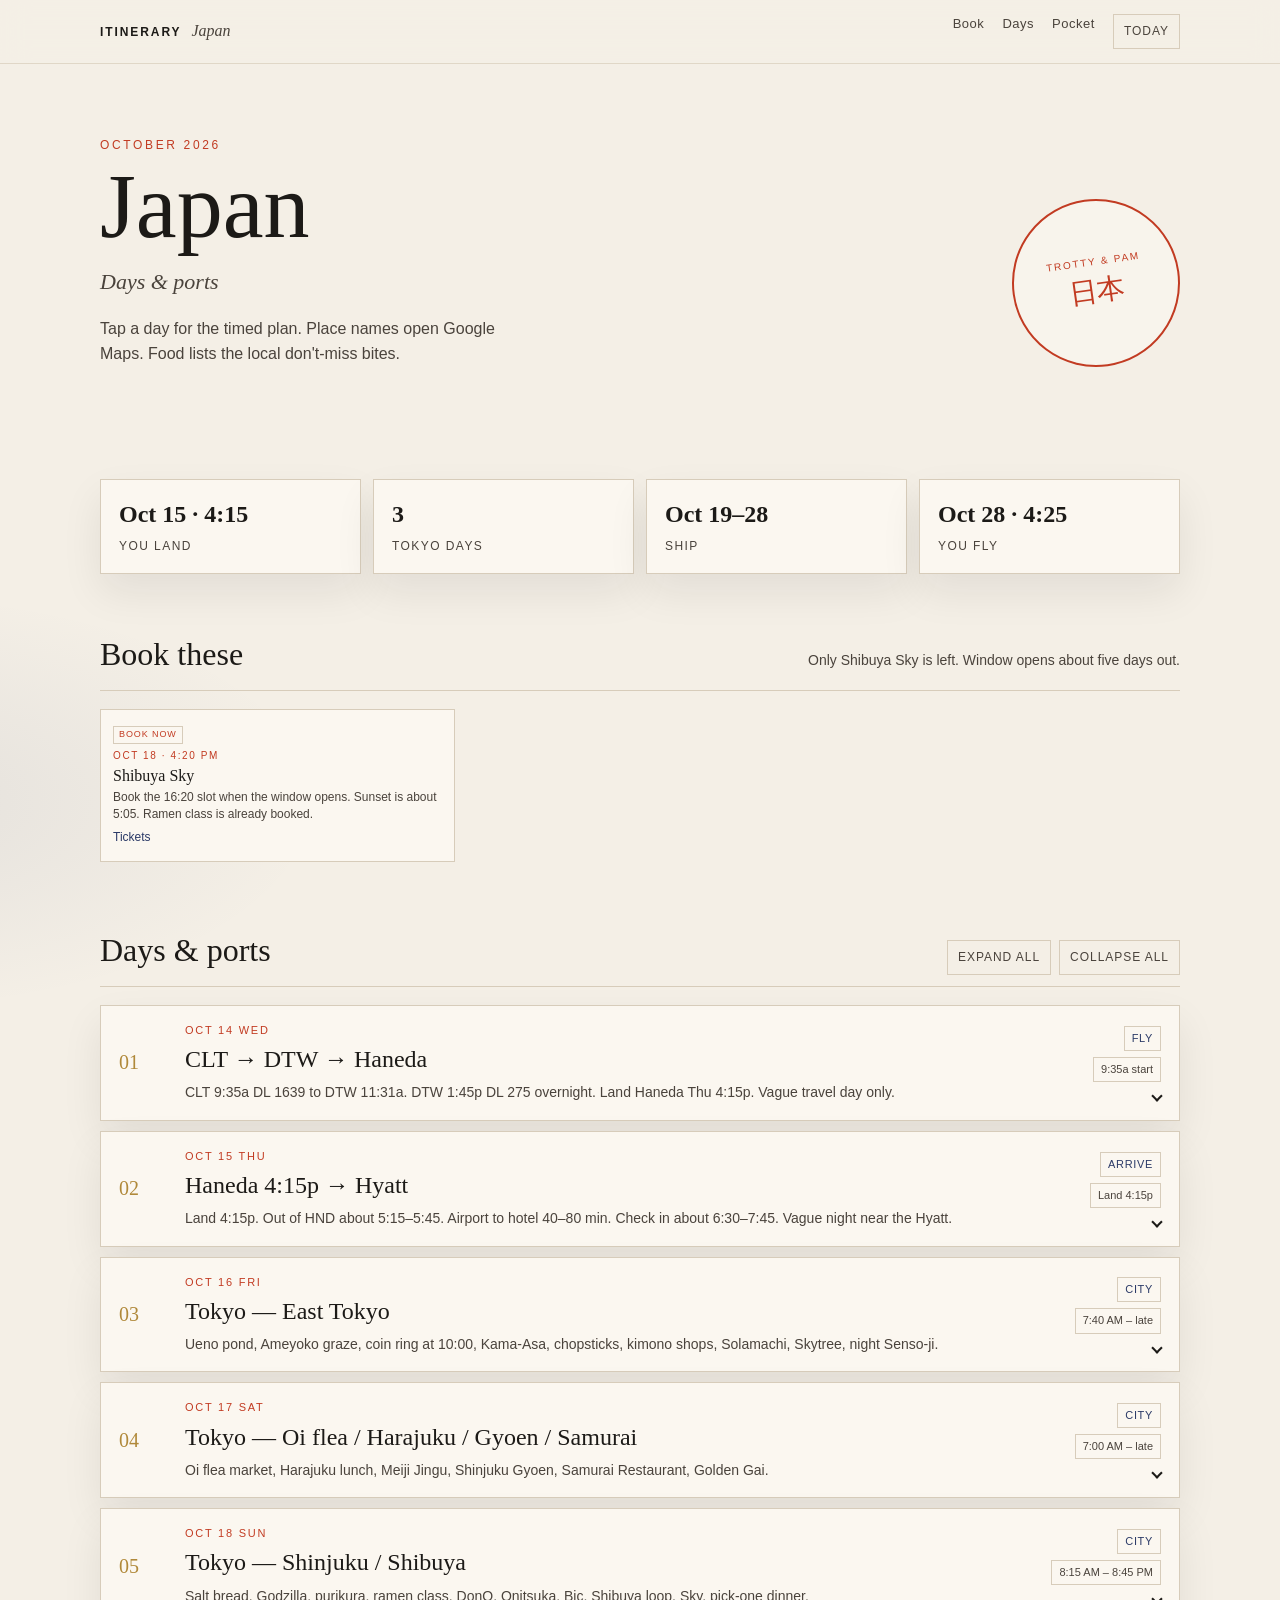
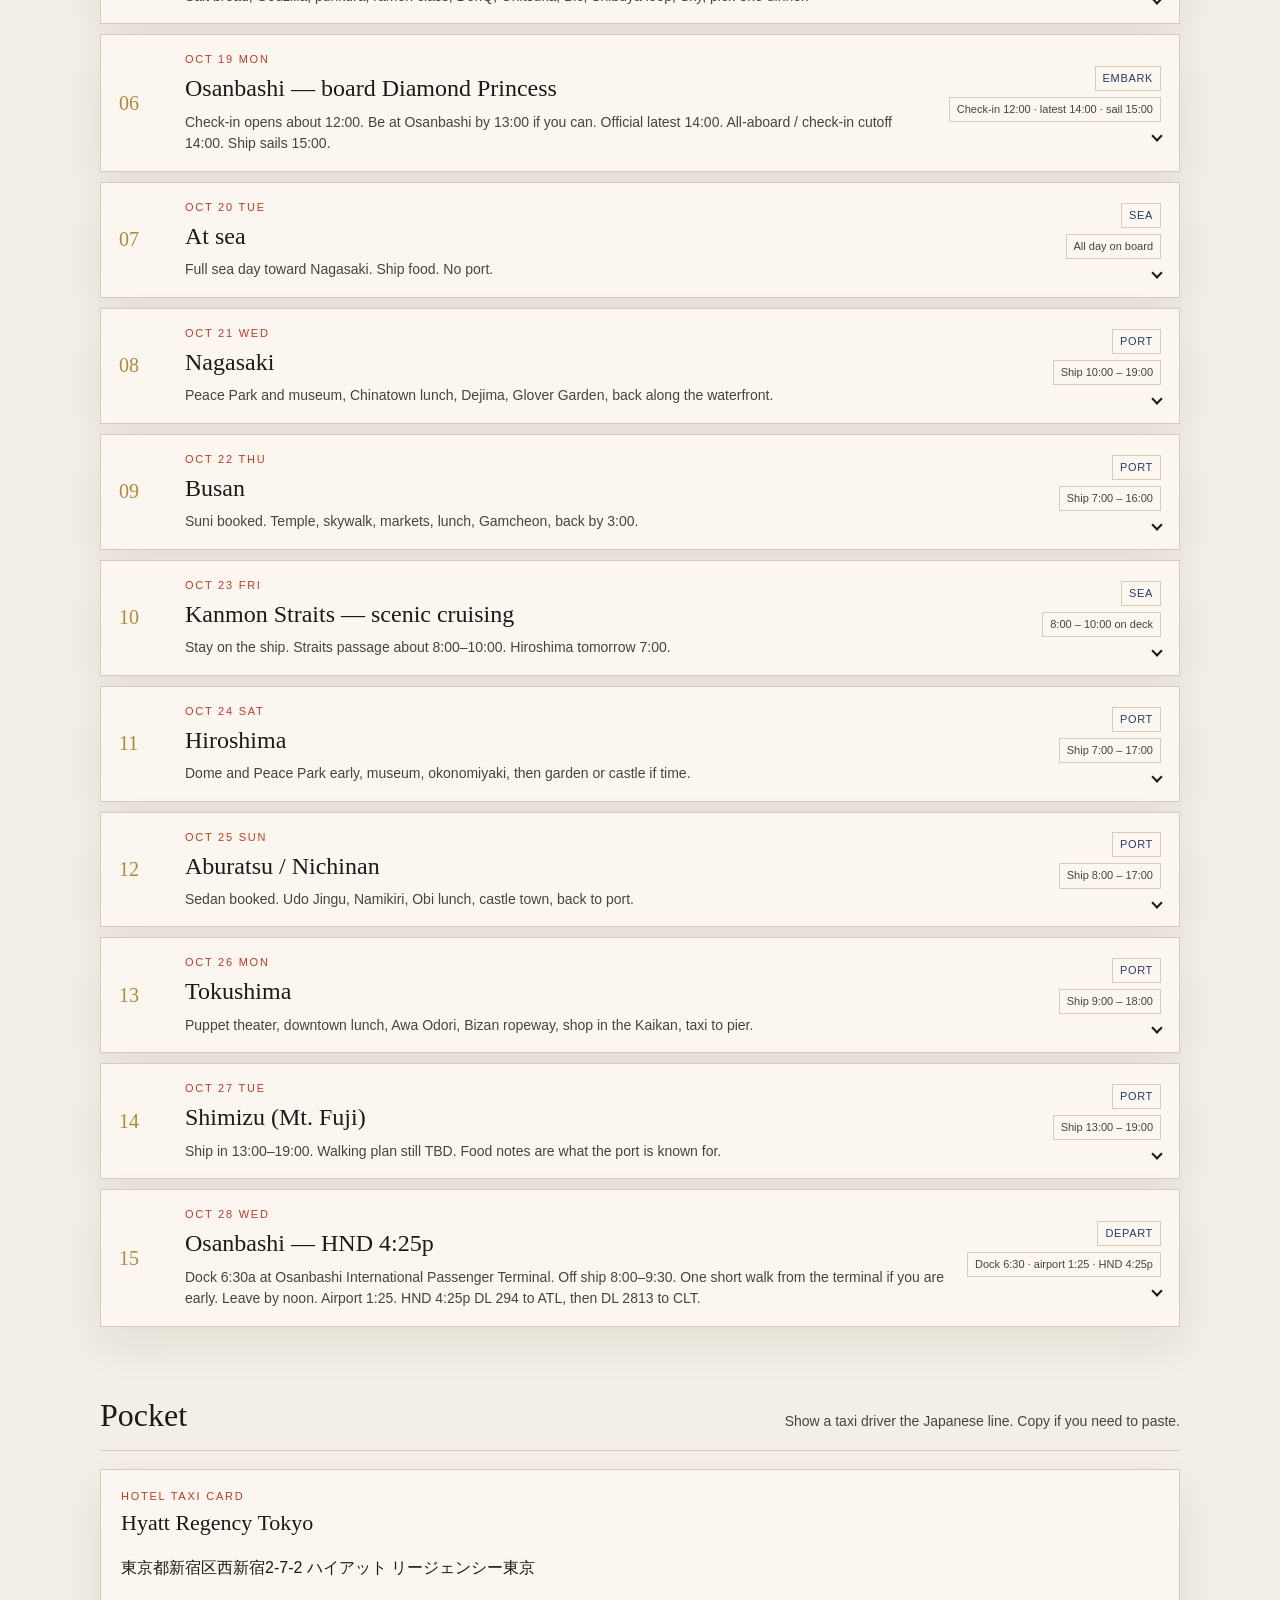
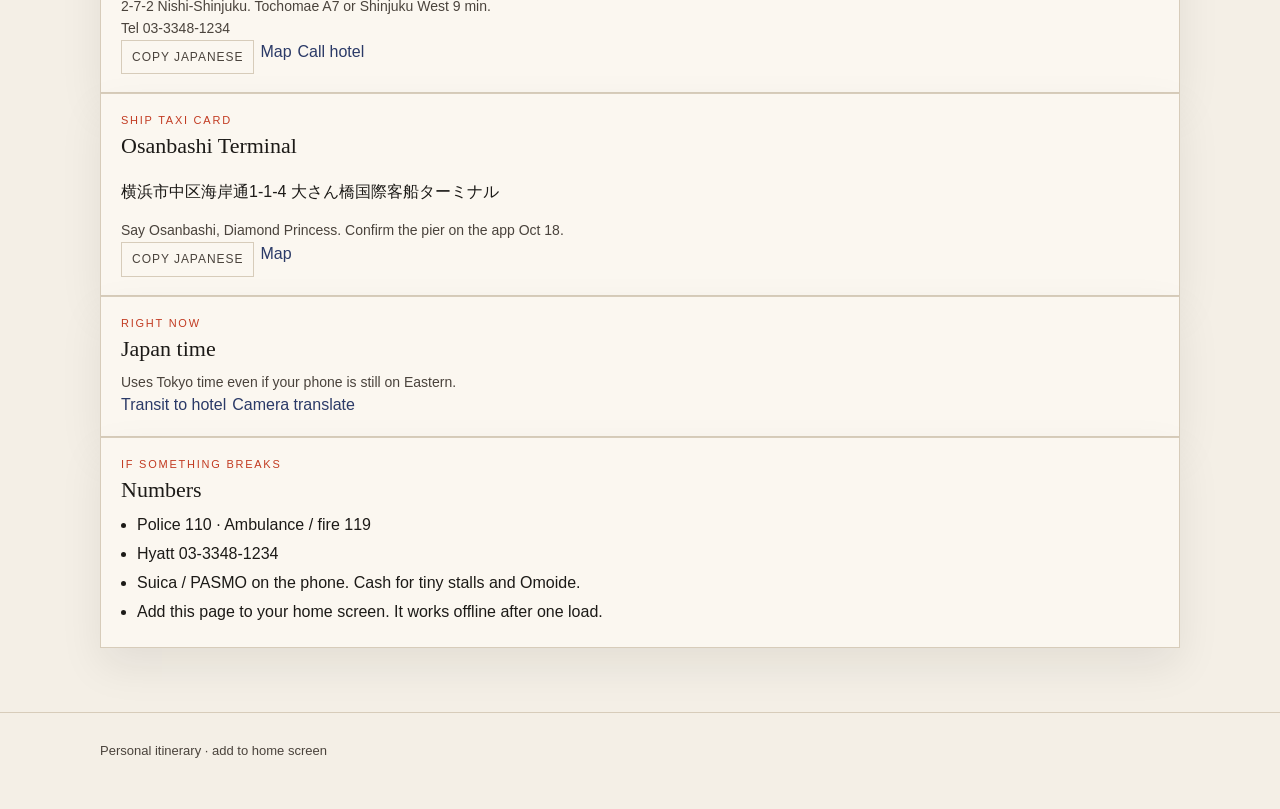
==== index.html @ 4dc2dd6d "Drop lodging/transport/notes; add pocket taxi cards" ====
<!DOCTYPE html>
<html lang="en">
<head>
  <meta charset="UTF-8" />
  <meta name="viewport" content="width=device-width, initial-scale=1" />
  <title>Japan itinerary</title>
  <meta name="description" content="Personal trip itinerary" />
  <meta name="apple-mobile-web-app-capable" content="yes" />
  <meta name="apple-mobile-web-app-title" content="Japan trip" />
  <link rel="stylesheet" href="styles.css?v=15" />
</head>
<body>
  <header class="nav">
    <div class="wrap nav-inner">
      <a class="mark" href="#top">
        <b>Itinerary</b>
        <span id="nav-title">Japan</span>
      </a>
      <nav class="nav-links">
        <a href="#book">Book</a>
        <a href="#days">Days</a>
        <a href="#pocket">Pocket</a>
        <button type="button" class="text-btn" id="jump-today">Today</button>
      </nav>
    </div>
  </header>

  <main class="wrap" id="top">
    <section class="hero">
      <div>
        <div class="kicker" id="season">Upcoming trip</div>
        <h1 id="title">Japan</h1>
        <p class="subtitle" id="subtitle">Our itinerary</p>
        <p class="tagline" id="tagline"></p>
      </div>
      <div class="seal" aria-hidden="true">
        <div>
          <small id="travelers">Travelers</small>
          <strong>&#26085;&#26412;</strong>
        </div>
      </div>
    </section>

    <div class="stats" id="overview"></div>

    <section id="book">
      <div class="section-head">
        <h2>Book these</h2>
        <p>Only Shibuya Sky is left. Window opens about five days out.</p>
      </div>
      <div class="book-list" id="book-list"></div>
    </section>

    <section id="days">
      <div class="section-head">
        <h2>Days & ports</h2>
        <div class="toolbar">
          <button type="button" class="text-btn" id="expand-all">Expand all</button>
          <button type="button" class="text-btn" id="collapse-all">Collapse all</button>
        </div>
      </div>
      <div class="days" id="day-list"></div>
    </section>

    <section id="pocket">
      <div class="section-head">
        <h2>Pocket</h2>
        <p>Show a taxi driver the Japanese line. Copy if you need to paste.</p>
      </div>
      <div class="pocket-grid">
        <article class="card taxi">
          <div class="day-date">Hotel taxi card</div>
          <h3>Hyatt Regency Tokyo</h3>
          <p class="jp" id="addr-hyatt">&#26481;&#20140;&#37117;&#26032;&#23487;&#21306;&#35199;&#26032;&#23487;2-7-2 &#12495;&#12452;&#12450;&#12483;&#12488; &#12522;&#12540;&#12472;&#12455;&#12531;&#12471;&#12540;&#26481;&#20140;</p>
          <p class="muted">2-7-2 Nishi-Shinjuku. Tochomae A7 or Shinjuku West 9 min.</p>
          <p class="muted">Tel 03-3348-1234</p>
          <div class="chips">
            <button type="button" class="text-btn copy-btn" data-copy="&#26481;&#20140;&#37117;&#26032;&#23487;&#21306;&#35199;&#26032;&#23487;2-7-2 &#12495;&#12452;&#12450;&#12483;&#12488; &#12522;&#12540;&#12472;&#12455;&#12531;&#12471;&#12540;&#26481;&#20140;">Copy Japanese</button>
            <a class="chip-link" href="https://maps.google.com/?q=Hyatt+Regency+Tokyo+Nishi-Shinjuku" target="_blank" rel="noopener">Map</a>
            <a class="chip-link" href="tel:+81333481234">Call hotel</a>
          </div>
        </article>
        <article class="card taxi">
          <div class="day-date">Ship taxi card</div>
          <h3>Osanbashi Terminal</h3>
          <p class="jp" id="addr-osanbashi">&#27178;&#27996;&#24066;&#20013;&#21306;&#28023;&#23736;&#36890;1-1-4 &#22823;&#12373;&#12435;&#27211;&#22269;&#38555;&#23458;&#33337;&#12479;&#12540;&#12511;&#12490;&#12523;</p>
          <p class="muted">Say Osanbashi, Diamond Princess. Confirm the pier on the app Oct 18.</p>
          <div class="chips">
            <button type="button" class="text-btn copy-btn" data-copy="&#27178;&#27996;&#24066;&#20013;&#21306;&#28023;&#23736;&#36890;1-1-4 &#22823;&#12373;&#12435;&#27211;&#22269;&#38555;&#23458;&#33337;&#12479;&#12540;&#12511;&#12490;&#12523;">Copy Japanese</button>
            <a class="chip-link" href="https://maps.google.com/?q=Osanbashi+Yokohama+International+Passenger+Terminal" target="_blank" rel="noopener">Map</a>
          </div>
        </article>
        <article class="card">
          <div class="day-date">Right now</div>
          <h3 id="jp-clock">Japan time</h3>
          <p class="muted" id="jp-clock-sub">Uses Tokyo time even if your phone is still on Eastern.</p>
          <div class="chips">
            <a class="chip-link" href="https://www.google.com/maps/dir/?api=1&destination=Hyatt+Regency+Tokyo+Nishi-Shinjuku&travelmode=transit" target="_blank" rel="noopener">Transit to hotel</a>
            <a class="chip-link" href="https://translate.google.com/?sl=ja&tl=en&op=camera" target="_blank" rel="noopener">Camera translate</a>
          </div>
        </article>
        <article class="card">
          <div class="day-date">If something breaks</div>
          <h3>Numbers</h3>
          <ul class="list tight">
            <li>Police 110 &middot; Ambulance / fire 119</li>
            <li>Hyatt 03-3348-1234</li>
            <li>Suica / PASMO on the phone. Cash for tiny stalls and Omoide.</li>
            <li>Add this page to your home screen. It works offline after one load.</li>
          </ul>
        </article>
      </div>
    </section>
  </main>

  <footer>
    <div class="wrap">Personal itinerary &middot; add to home screen</div>
  </footer>

  <script src="days-bookends.js?v=15"></script>
  <script src="days-tokyo.js?v=15"></script>
  <script src="days-ports.js?v=15"></script>
  <script src="itinerary.js?v=15"></script>
  <script src="bookings.js?v=15"></script>
  <script src="app.js?v=15"></script>
</body>
</html>
---- styles.css ----
:root {
  --ink: #1c1a17;
  --ink-soft: #4a433c;
  --paper: #f4efe6;
  --paper-2: #ebe3d4;
  --card: #fbf7f0;
  --line: #d7ccba;
  --indigo: #2b3a67;
  --indigo-deep: #1b2748;
  --vermillion: #c23b22;
  --gold: #b0893a;
  --sakura: #e7b7b0;
  --shadow: 0 18px 40px rgba(28, 26, 23, 0.08);
  --serif: "Iowan Old Style", "Palatino Linotype", Palatino, "Book Antiqua", Georgia, serif;
  --sans: "Avenir Next", "Segoe UI", "Hiragino Sans", "Noto Sans JP", sans-serif;
}

* { box-sizing: border-box; }
html { scroll-behavior: smooth; }
body {
  margin: 0;
  color: var(--ink);
  background:
    radial-gradient(1200px 500px at 80% -10%, rgba(226, 183, 176, 0.28), transparent 55%),
    radial-gradient(900px 420px at -10% 20%, rgba(43, 58, 103, 0.08), transparent 50%),
    var(--paper);
  font-family: var(--sans);
  line-height: 1.55;
}

a { color: var(--indigo); }
img { max-width: 100%; }

.wrap {
  width: min(1080px, calc(100% - 36px));
  margin: 0 auto;
}

.nav {
  position: sticky;
  top: 0;
  z-index: 20;
  backdrop-filter: blur(14px);
  background: rgba(244, 239, 230, 0.82);
  border-bottom: 1px solid rgba(215, 204, 186, 0.7);
}
.nav-inner {
  display: flex;
  align-items: center;
  justify-content: space-between;
  gap: 16px;
  padding: 14px 0;
}
.mark {
  display: flex;
  align-items: baseline;
  gap: 10px;
  text-decoration: none;
  color: inherit;
}
.mark b { letter-spacing: 0.16em; text-transform: uppercase; font-size: 12px; }
.mark span { font-family: var(--serif); font-style: italic; color: var(--ink-soft); }
.nav-links { display: flex; gap: 18px; flex-wrap: wrap; }
.nav-links a {
  text-decoration: none;
  color: var(--ink-soft);
  font-size: 13px;
  letter-spacing: 0.04em;
}
.nav-links a:hover { color: var(--indigo); }

.hero {
  padding: 72px 0 48px;
  display: grid;
  grid-template-columns: 1.3fr 0.7fr;
  gap: 40px;
  align-items: end;
}
.kicker {
  font-size: 12px;
  letter-spacing: 0.22em;
  text-transform: uppercase;
  color: var(--vermillion);
  margin-bottom: 10px;
}
h1 {
  font-family: var(--serif);
  font-weight: 500;
  font-size: clamp(48px, 8vw, 92px);
  line-height: 0.92;
  margin: 0 0 16px;
}
.subtitle {
  font-family: var(--serif);
  font-style: italic;
  font-size: 22px;
  color: var(--ink-soft);
  margin: 0 0 18px;
}
.tagline { max-width: 46ch; color: var(--ink-soft); margin: 0; }
.seal {
  width: 168px;
  height: 168px;
  margin-left: auto;
  border-radius: 50%;
  border: 2px solid var(--vermillion);
  color: var(--vermillion);
  display: grid;
  place-items: center;
  text-align: center;
  transform: rotate(-8deg);
  background: rgba(251, 247, 240, 0.7);
}
.seal small { display: block; letter-spacing: 0.18em; font-size: 10px; text-transform: uppercase; }
.seal strong { font-family: var(--serif); font-size: 28px; font-weight: 500; }

.stats {
  display: grid;
  grid-template-columns: repeat(4, 1fr);
  gap: 12px;
  margin: 8px 0 56px;
}
.stat {
  background: var(--card);
  border: 1px solid var(--line);
  padding: 16px 18px;
  box-shadow: var(--shadow);
}
.stat b { display: block; font-family: var(--serif); font-size: 24px; }
.stat span { font-size: 12px; letter-spacing: 0.12em; text-transform: uppercase; color: var(--ink-soft); }

section { margin-bottom: 64px; }
.section-head {
  display: flex;
  align-items: baseline;
  justify-content: space-between;
  gap: 12px;
  margin-bottom: 18px;
  border-bottom: 1px solid var(--line);
  padding-bottom: 10px;
}
.section-head h2 {
  margin: 0;
  font-family: var(--serif);
  font-weight: 500;
  font-size: 32px;
}
.section-head p { margin: 0; color: var(--ink-soft); font-size: 14px; }
.toolbar { display: flex; gap: 8px; flex-wrap: wrap; }
.text-btn {
  background: transparent;
  border: 1px solid var(--line);
  color: var(--ink-soft);
  font: inherit;
  font-size: 12px;
  letter-spacing: 0.08em;
  text-transform: uppercase;
  padding: 7px 10px;
  cursor: pointer;
}
.text-btn:hover { color: var(--indigo); border-color: var(--indigo); }

.book-list {
  display: grid;
  grid-template-columns: 1fr 1fr 1fr;
  gap: 8px;
}
.book-item {
  background: var(--card);
  border: 1px solid var(--line);
  padding: 10px 12px 12px;
}
.book-item h3 { margin: 2px 0 4px; font-family: var(--serif); font-size: 16px; font-weight: 500; line-height: 1.2; }
.book-item .muted { font-size: 12px; line-height: 1.4; }
.book-item .day-date { font-size: 10px; }
.book-status {
  display: inline-block;
  font-size: 9px;
  letter-spacing: 0.1em;
  text-transform: uppercase;
  border: 1px solid var(--line);
  padding: 1px 5px;
  margin-bottom: 4px;
  color: var(--vermillion);
}
.book-item.is-booked .book-status { color: #2f6b3a; border-color: #b7d0bb; }
.book-item.is-optional .book-status { color: var(--ink-soft); }
.book-item.is-booked { opacity: 0.78; }
.book-item .chip-link { display: inline-block; margin-top: 6px; font-size: 12px; }

.days { display: grid; gap: 10px; }
.day {
  background: var(--card);
  border: 1px solid var(--line);
  box-shadow: var(--shadow);
}
.day-toggle {
  width: 100%;
  display: grid;
  grid-template-columns: 52px 1fr auto;
  gap: 14px;
  align-items: center;
  text-align: left;
  background: transparent;
  border: 0;
  padding: 16px 18px;
  cursor: pointer;
  font: inherit;
  color: inherit;
}
.day-index {
  font-family: var(--serif);
  color: var(--gold);
  font-size: 20px;
}
.day-date { font-size: 11px; letter-spacing: 0.16em; text-transform: uppercase; color: var(--vermillion); }
.day h3 { margin: 2px 0 4px; font-family: var(--serif); font-size: 24px; font-weight: 500; }
.one-liner { margin: 0; color: var(--ink-soft); font-size: 14px; }
.day-side {
  display: flex;
  flex-direction: column;
  align-items: flex-end;
  gap: 6px;
  min-width: 140px;
}
.kind, .hours, .chips span {
  font-size: 11px;
  letter-spacing: 0.06em;
  text-transform: uppercase;
  color: var(--indigo);
  border: 1px solid var(--line);
  padding: 3px 7px;
}
.hours { color: var(--ink-soft); font-weight: 500; letter-spacing: 0; text-transform: none; }
.chevron {
  width: 8px;
  height: 8px;
  border-right: 2px solid var(--ink);
  border-bottom: 2px solid var(--ink);
  transform: rotate(45deg);
  margin-top: 4px;
  transition: transform 0.2s ease;
}
.day.is-open .chevron { transform: rotate(225deg); margin-top: 8px; }
.day-panel {
  border-top: 1px dashed var(--line);
  padding: 6px 18px 20px;
}
.panel-meta {
  display: flex;
  gap: 12px;
  flex-wrap: wrap;
  color: var(--ink-soft);
  font-size: 13px;
  margin: 10px 0 16px;
}
.chip-link { text-decoration: none; }
.panel-grid {
  display: grid;
  grid-template-columns: 1fr 1fr;
  gap: 22px;
}
.panel-grid.small { margin-top: 18px; }
.day-panel h4 {
  margin: 0 0 8px;
  font-size: 12px;
  letter-spacing: 0.16em;
  text-transform: uppercase;
  color: var(--indigo);
}
.blocks { list-style: none; padding: 0; margin: 0; }
.blocks li {
  display: grid;
  grid-template-columns: 92px 1fr;
  gap: 12px;
  padding: 10px 0;
  border-top: 1px dashed var(--line);
}
.time { font-size: 12px; letter-spacing: 0.06em; text-transform: uppercase; color: var(--indigo); padding-top: 2px; }
.place { font-weight: 600; }
.place-link { font-weight: 600; text-decoration: underline; text-underline-offset: 2px; }
.list a { font-weight: 600; }
.note { color: var(--ink-soft); font-size: 14px; margin: 2px 0 0; }
.option-list { display: grid; gap: 10px; }
.option {
  border: 1px solid var(--line);
  background: rgba(255,255,255,0.45);
  padding: 12px 14px;
}
.option-top { display: flex; justify-content: space-between; gap: 8px; align-items: baseline; }
.option h4 { color: var(--ink); letter-spacing: 0; text-transform: none; font-family: var(--serif); font-size: 18px; }
.chips { display: flex; gap: 6px; flex-wrap: wrap; }
.list.tight { padding-left: 16px; }
.list.tight li { margin: 4px 0; }

.split { display: grid; grid-template-columns: 1fr 1fr; gap: 16px; }
.card {
  background: var(--card);
  border: 1px solid var(--line);
  padding: 18px 20px;
  box-shadow: var(--shadow);
}
.card h3 { margin: 0 0 6px; font-family: var(--serif); font-size: 22px; font-weight: 500; }
.muted { color: var(--ink-soft); font-size: 14px; margin: 0; }
.list { margin: 0; padding-left: 18px; }
.list li { margin: 8px 0; }

footer {
  border-top: 1px solid var(--line);
  padding: 28px 0 48px;
  color: var(--ink-soft);
  font-size: 13px;
}

@media (max-width: 900px) {
  .book-list { grid-template-columns: 1fr 1fr; }
}
@media (max-width: 800px) {
  .hero, .stats, .split, .blocks li, .panel-grid, .day-toggle, .book-list { grid-template-columns: 1fr; }
  .seal { margin: 8px 0 0; }
  .stats { grid-template-columns: 1fr 1fr; }
  .day-side { align-items: flex-start; min-width: 0; }
  h1 { font-size: 56px; }
}
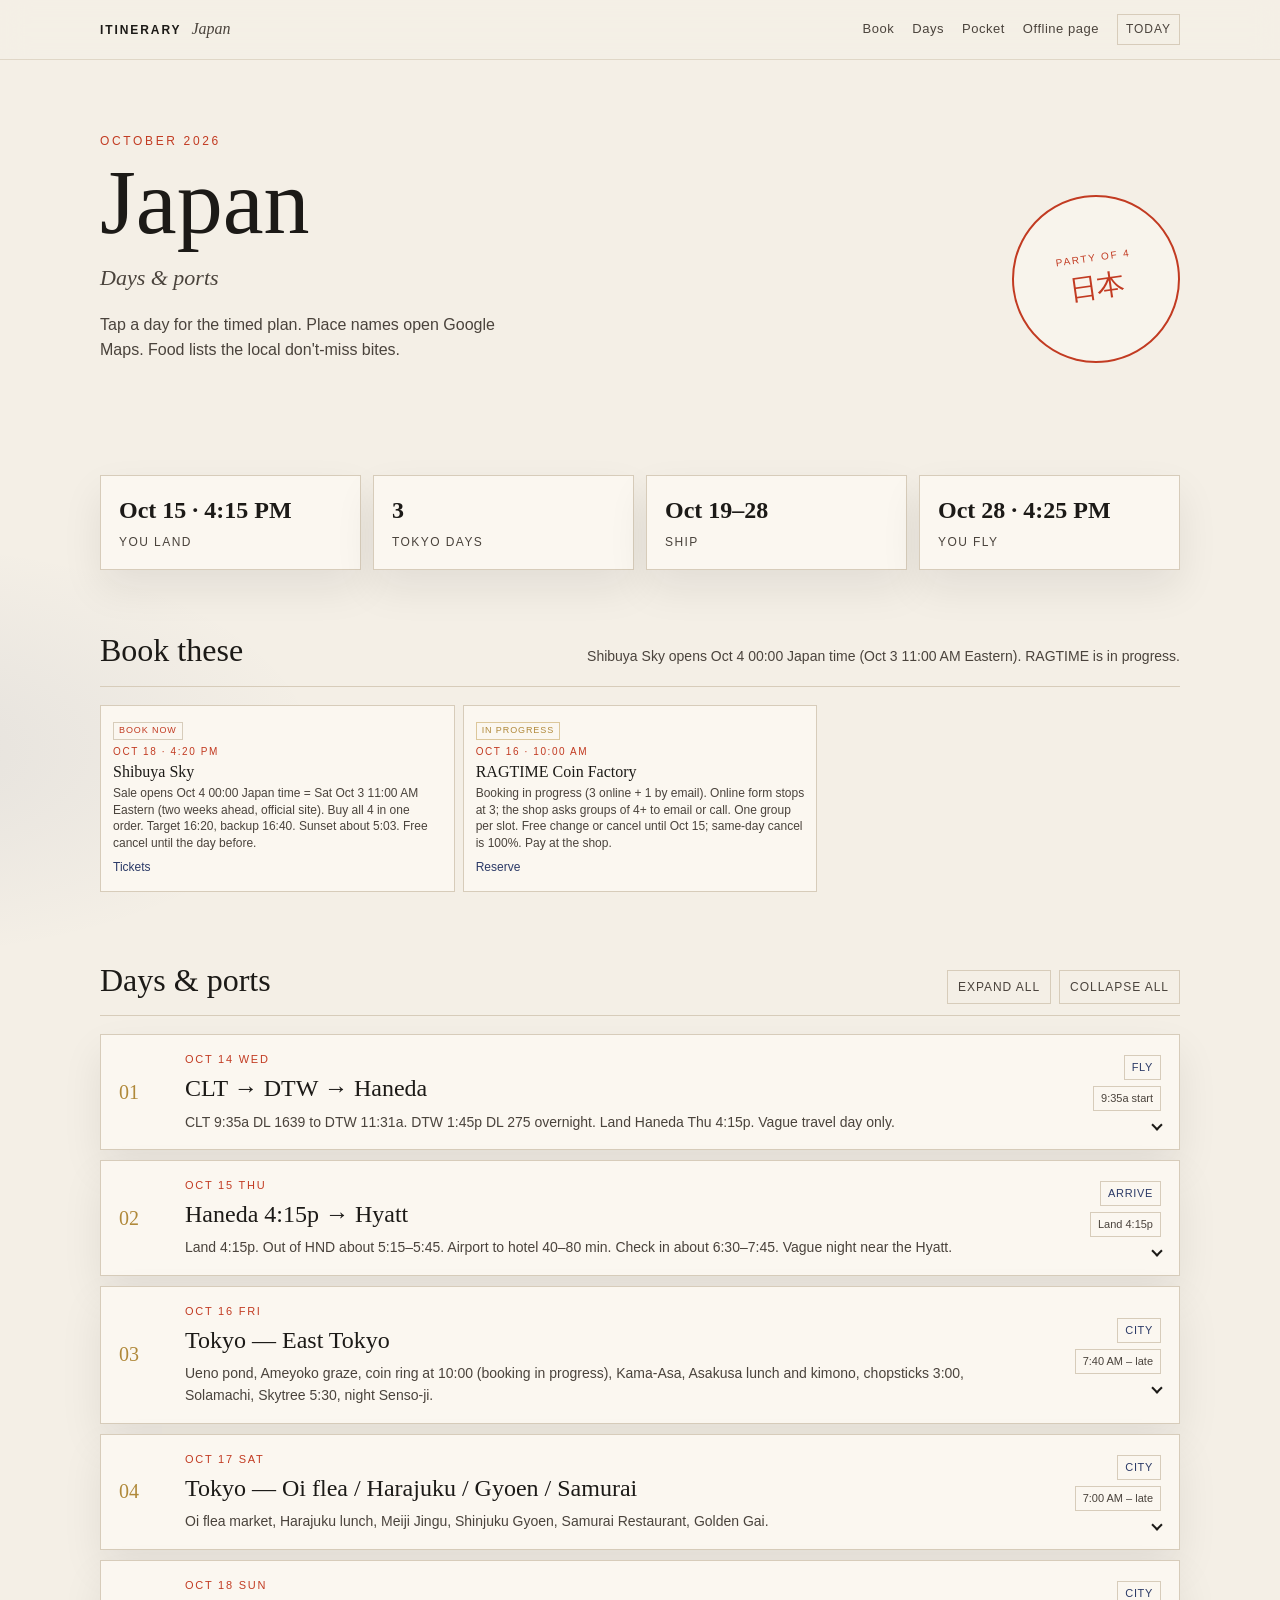
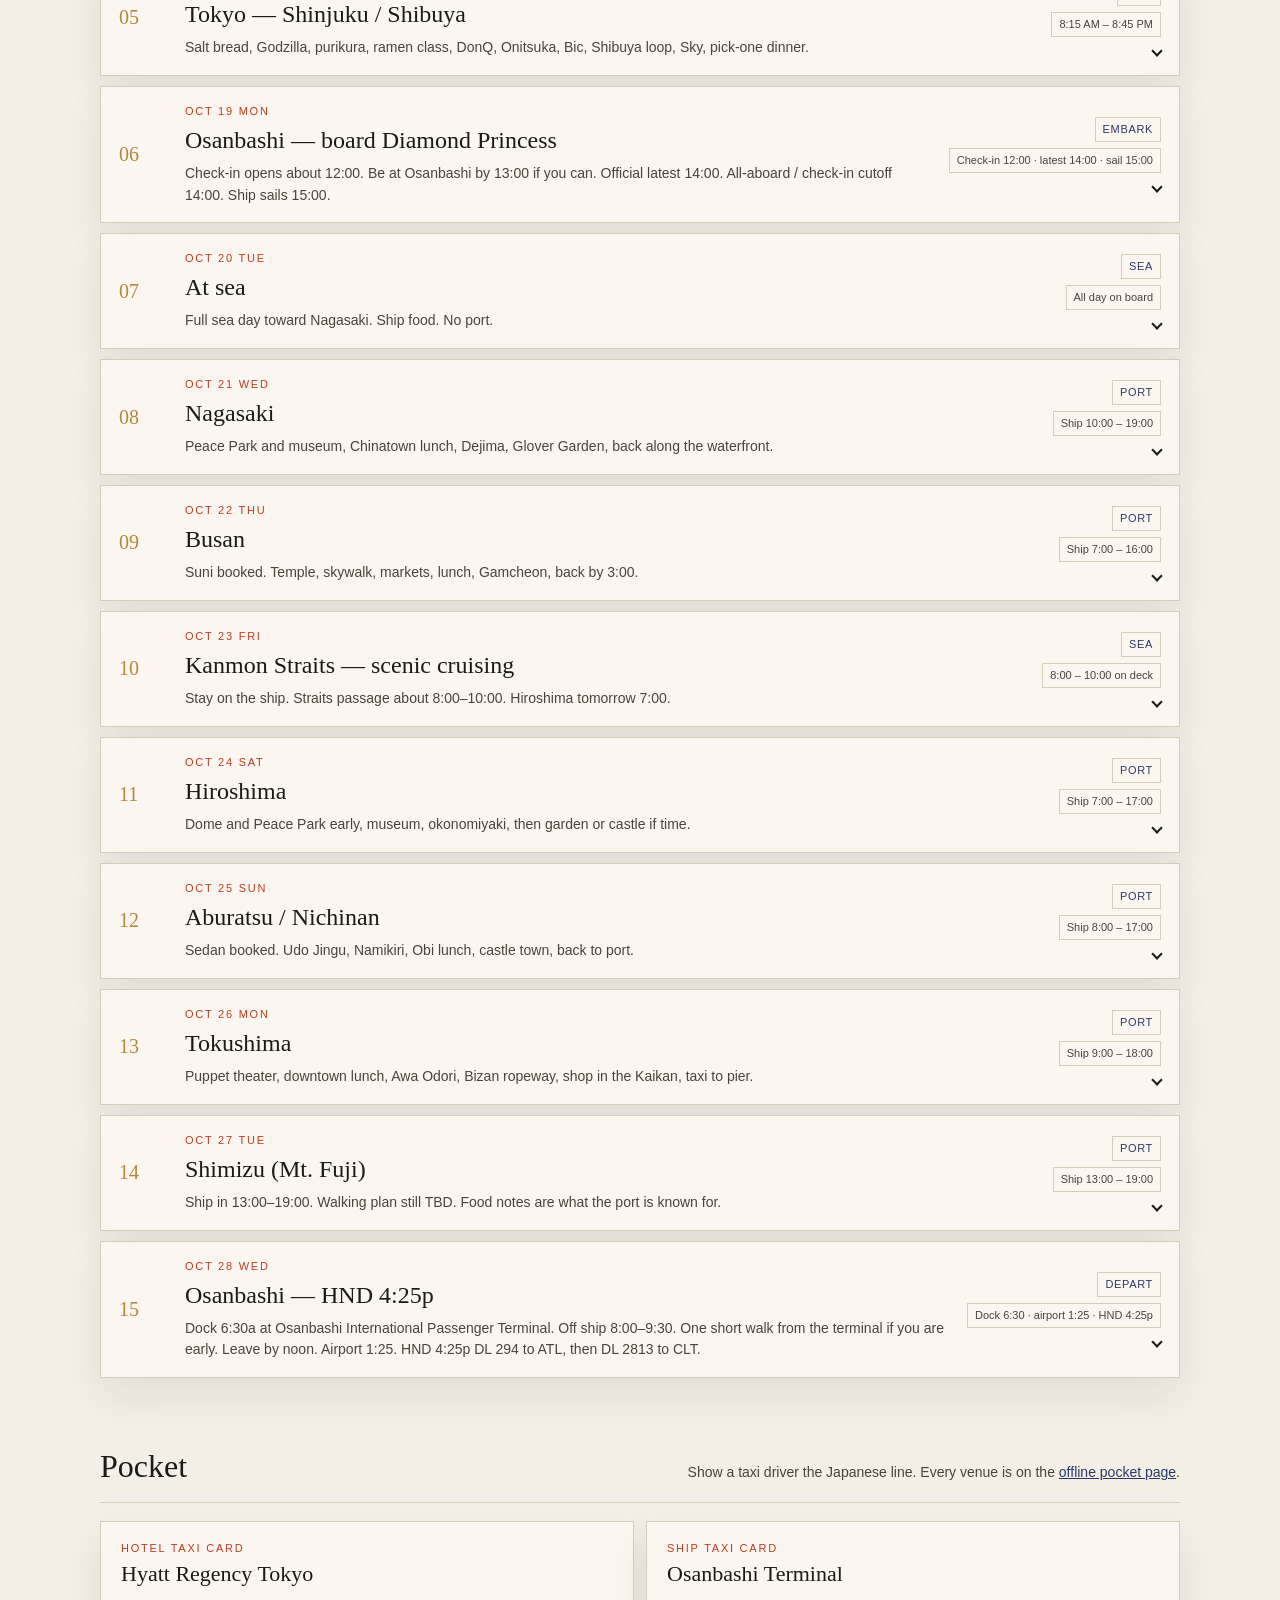
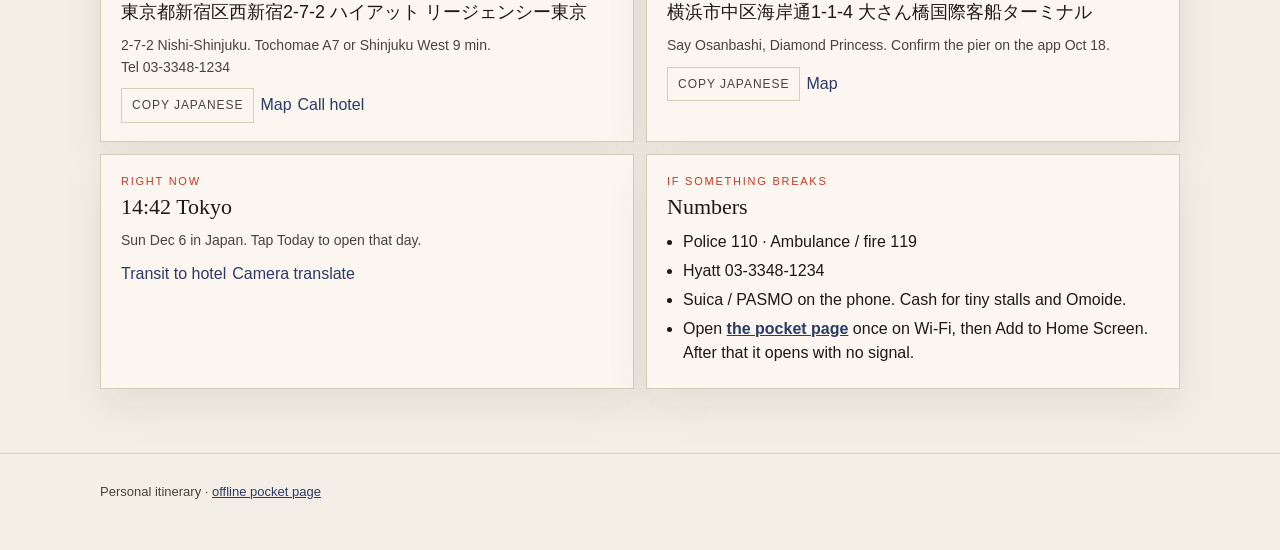
==== commit 8f0996e4: "Fix Oct 16-18 bookings (chopsticks 15:00, Samurai 16:20, Skytree Deck+Galleria, ramen details), Book" ====
--- a/index.html
+++ b/index.html
@@ -7,7 +7,9 @@
   <meta name="description" content="Personal trip itinerary" />
   <meta name="apple-mobile-web-app-capable" content="yes" />
   <meta name="apple-mobile-web-app-title" content="Japan trip" />
-  <link rel="stylesheet" href="styles.css?v=15" />
+  <link rel="stylesheet" href="styles.css?v=16" />
+  <link rel="manifest" href="manifest.webmanifest" />
+  <meta name="theme-color" content="#f4efe6" />
 </head>
 <body>
   <header class="nav">
@@ -20,6 +22,7 @@
         <a href="#book">Book</a>
         <a href="#days">Days</a>
         <a href="#pocket">Pocket</a>
+        <a href="pocket.html">Offline page</a>
         <button type="button" class="text-btn" id="jump-today">Today</button>
       </nav>
     </div>
@@ -46,7 +49,7 @@
     <section id="book">
       <div class="section-head">
         <h2>Book these</h2>
-        <p>Only Shibuya Sky is left. Window opens about five days out.</p>
+        <p>Shibuya Sky opens Oct 4 00:00 Japan time (Oct 3 11:00 AM Eastern). RAGTIME is in progress.</p>
       </div>
       <div class="book-list" id="book-list"></div>
     </section>
@@ -65,7 +68,7 @@
     <section id="pocket">
       <div class="section-head">
         <h2>Pocket</h2>
-        <p>Show a taxi driver the Japanese line. Copy if you need to paste.</p>
+        <p>Show a taxi driver the Japanese line. Every venue is on the <a href="pocket.html">offline pocket page</a>.</p>
       </div>
       <div class="pocket-grid">
         <article class="card taxi">
@@ -106,7 +109,7 @@
             <li>Police 110 &middot; Ambulance / fire 119</li>
             <li>Hyatt 03-3348-1234</li>
             <li>Suica / PASMO on the phone. Cash for tiny stalls and Omoide.</li>
-            <li>Add this page to your home screen. It works offline after one load.</li>
+            <li>Open <a href="pocket.html">the pocket page</a> once on Wi-Fi, then Add to Home Screen. After that it opens with no signal.</li>
           </ul>
         </article>
       </div>
@@ -114,14 +117,14 @@
   </main>
 
   <footer>
-    <div class="wrap">Personal itinerary &middot; add to home screen</div>
+    <div class="wrap">Personal itinerary &middot; <a href="pocket.html">offline pocket page</a></div>
   </footer>
 
-  <script src="days-bookends.js?v=15"></script>
-  <script src="days-tokyo.js?v=15"></script>
-  <script src="days-ports.js?v=15"></script>
-  <script src="itinerary.js?v=15"></script>
-  <script src="bookings.js?v=15"></script>
-  <script src="app.js?v=15"></script>
+  <script src="days-bookends.js?v=16"></script>
+  <script src="days-tokyo.js?v=16"></script>
+  <script src="days-ports.js?v=16"></script>
+  <script src="itinerary.js?v=16"></script>
+  <script src="bookings.js?v=16"></script>
+  <script src="app.js?v=16"></script>
 </body>
 </html>
--- a/styles.css
+++ b/styles.css
@@ -60,7 +60,7 @@
 }
 .mark b { letter-spacing: 0.16em; text-transform: uppercase; font-size: 12px; }
 .mark span { font-family: var(--serif); font-style: italic; color: var(--ink-soft); }
-.nav-links { display: flex; gap: 18px; flex-wrap: wrap; }
+.nav-links { display: flex; gap: 18px; flex-wrap: wrap; align-items: center; }
 .nav-links a {
   text-decoration: none;
   color: var(--ink-soft);
@@ -185,6 +185,7 @@
 }
 .book-item.is-booked .book-status { color: #2f6b3a; border-color: #b7d0bb; }
 .book-item.is-optional .book-status { color: var(--ink-soft); }
+.book-item.is-progress .book-status { color: var(--gold); border-color: #dcc79b; }
 .book-item.is-booked { opacity: 0.78; }
 .book-item .chip-link { display: inline-block; margin-top: 6px; font-size: 12px; }
 
@@ -305,6 +306,26 @@
 .list { margin: 0; padding-left: 18px; }
 .list li { margin: 8px 0; }
 
+.day.is-today {
+  border-color: var(--vermillion);
+  box-shadow: 0 0 0 1px var(--vermillion), var(--shadow);
+}
+.day.is-today .day-date::after { content: " \00b7 today"; }
+
+.pocket-grid {
+  display: grid;
+  grid-template-columns: 1fr 1fr;
+  gap: 12px;
+}
+.pocket-grid .jp {
+  font-size: 18px;
+  line-height: 1.45;
+  margin: 8px 0 10px;
+  font-family: "Hiragino Sans", "Noto Sans JP", sans-serif;
+}
+.pocket-grid .chips { margin-top: 10px; align-items: center; }
+.nav-links .text-btn { padding: 5px 8px; }
+
 footer {
   border-top: 1px solid var(--line);
   padding: 28px 0 48px;
@@ -316,7 +337,7 @@
   .book-list { grid-template-columns: 1fr 1fr; }
 }
 @media (max-width: 800px) {
-  .hero, .stats, .split, .blocks li, .panel-grid, .day-toggle, .book-list { grid-template-columns: 1fr; }
+  .hero, .stats, .split, .blocks li, .panel-grid, .day-toggle, .book-list, .pocket-grid { grid-template-columns: 1fr; }
   .seal { margin: 8px 0 0; }
   .stats { grid-template-columns: 1fr 1fr; }
   .day-side { align-items: flex-start; min-width: 0; }
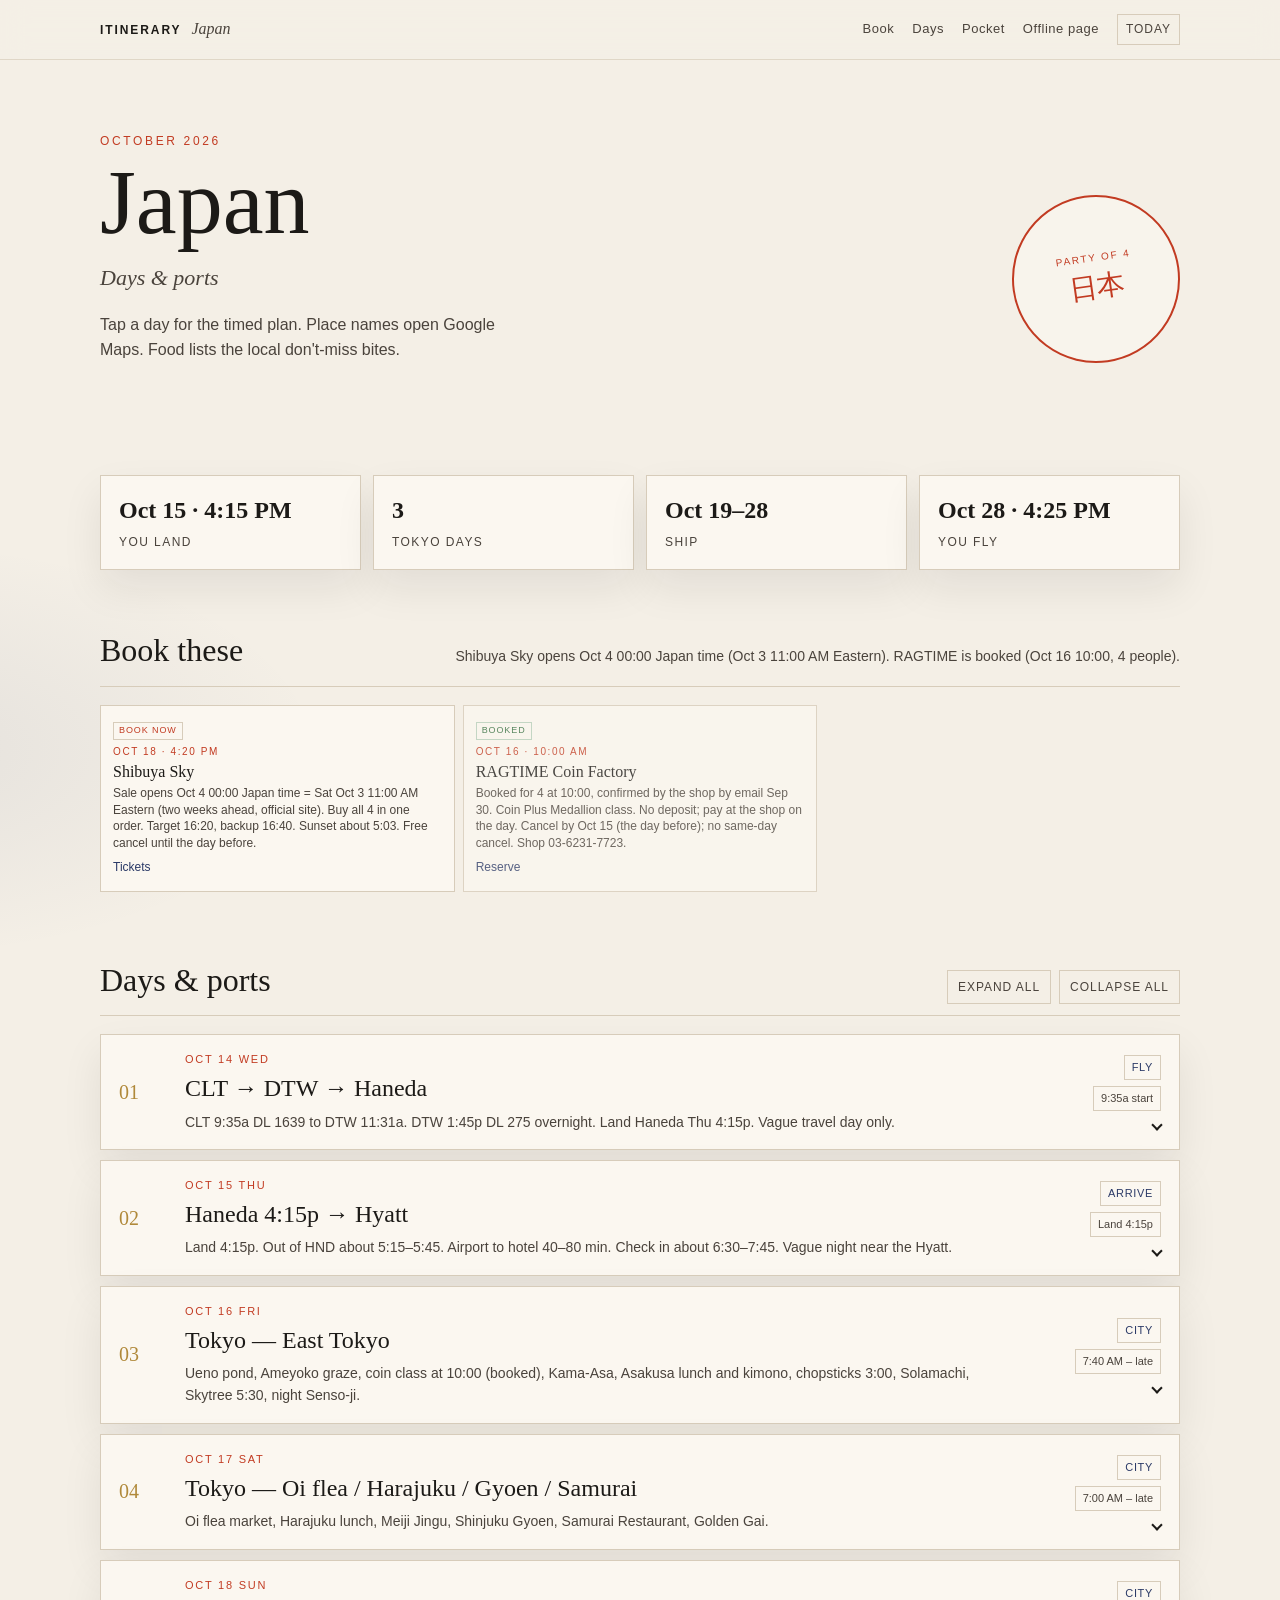
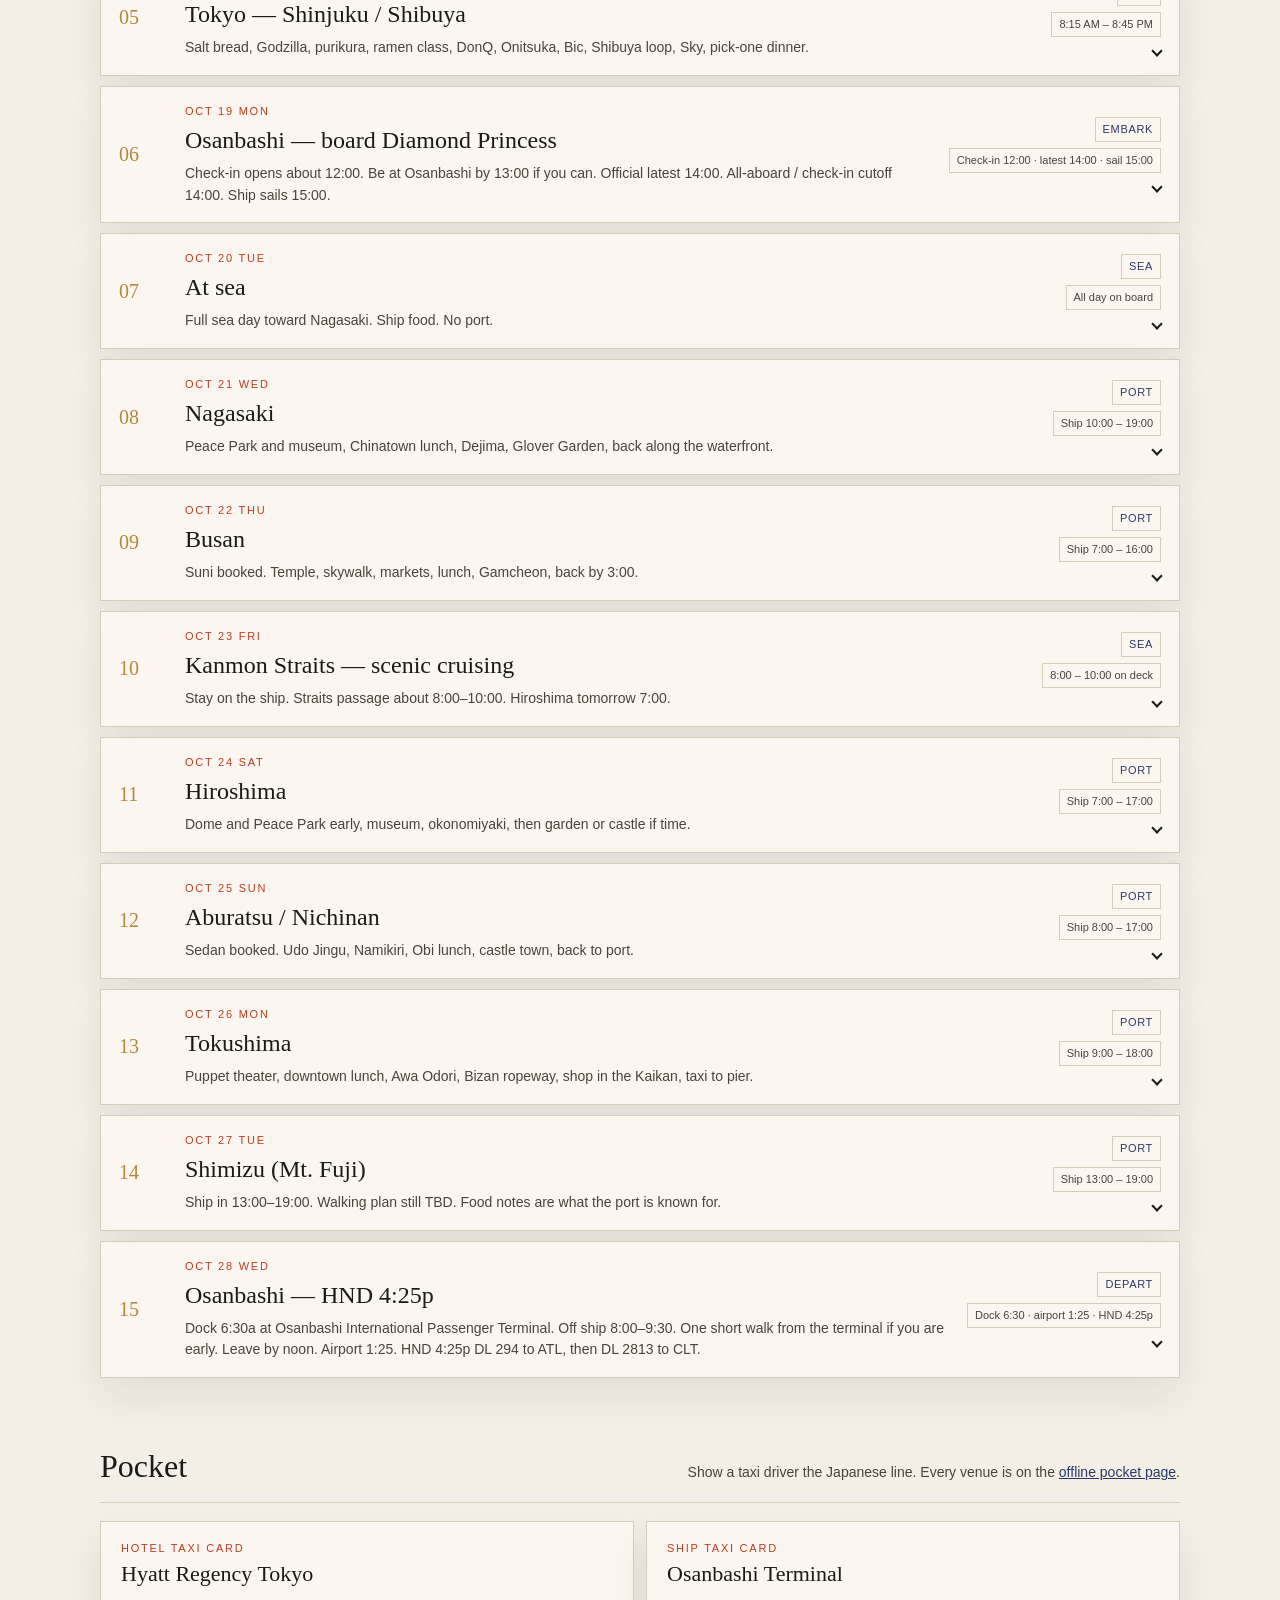
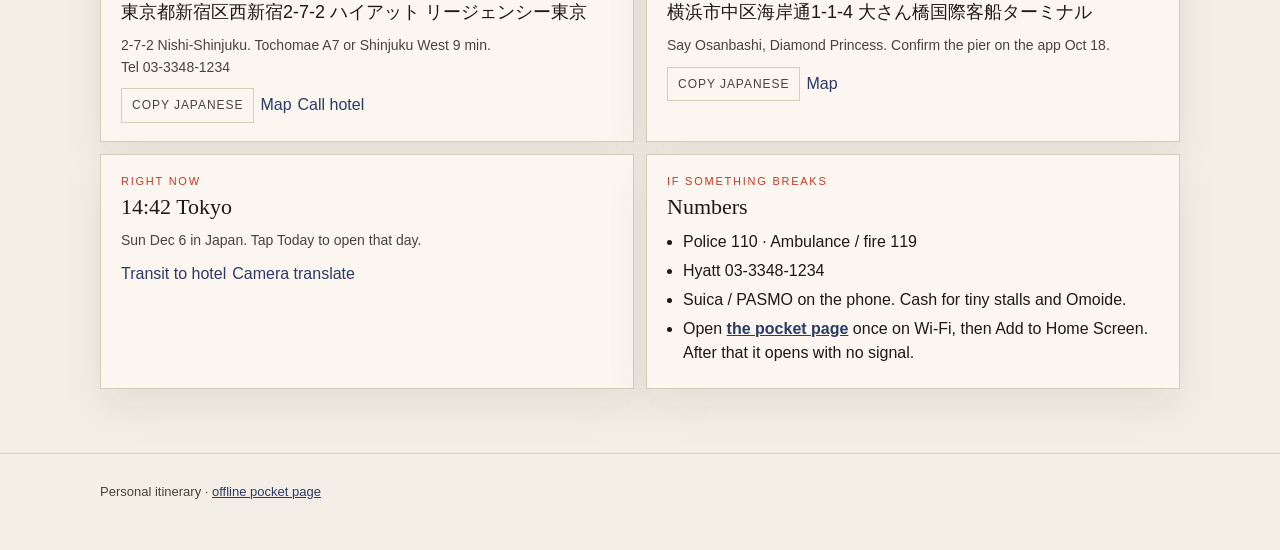
==== commit 76f51605: "RAGTIME Coin Factory booked (Oct 16 10:00, 4 people; cancel by Oct 15); bump SW cache and asset vers" ====
--- a/index.html
+++ b/index.html
@@ -7,7 +7,7 @@
   <meta name="description" content="Personal trip itinerary" />
   <meta name="apple-mobile-web-app-capable" content="yes" />
   <meta name="apple-mobile-web-app-title" content="Japan trip" />
-  <link rel="stylesheet" href="styles.css?v=16" />
+  <link rel="stylesheet" href="styles.css?v=18" />
   <link rel="manifest" href="manifest.webmanifest" />
   <meta name="theme-color" content="#f4efe6" />
 </head>
@@ -49,7 +49,7 @@
     <section id="book">
       <div class="section-head">
         <h2>Book these</h2>
-        <p>Shibuya Sky opens Oct 4 00:00 Japan time (Oct 3 11:00 AM Eastern). RAGTIME is in progress.</p>
+        <p>Shibuya Sky opens Oct 4 00:00 Japan time (Oct 3 11:00 AM Eastern). RAGTIME is booked (Oct 16 10:00, 4 people).</p>
       </div>
       <div class="book-list" id="book-list"></div>
     </section>
@@ -120,11 +120,11 @@
     <div class="wrap">Personal itinerary &middot; <a href="pocket.html">offline pocket page</a></div>
   </footer>
 
-  <script src="days-bookends.js?v=16"></script>
-  <script src="days-tokyo.js?v=16"></script>
-  <script src="days-ports.js?v=16"></script>
-  <script src="itinerary.js?v=16"></script>
-  <script src="bookings.js?v=16"></script>
-  <script src="app.js?v=16"></script>
+  <script src="days-bookends.js?v=18"></script>
+  <script src="days-tokyo.js?v=18"></script>
+  <script src="days-ports.js?v=18"></script>
+  <script src="itinerary.js?v=18"></script>
+  <script src="bookings.js?v=18"></script>
+  <script src="app.js?v=18"></script>
 </body>
 </html>
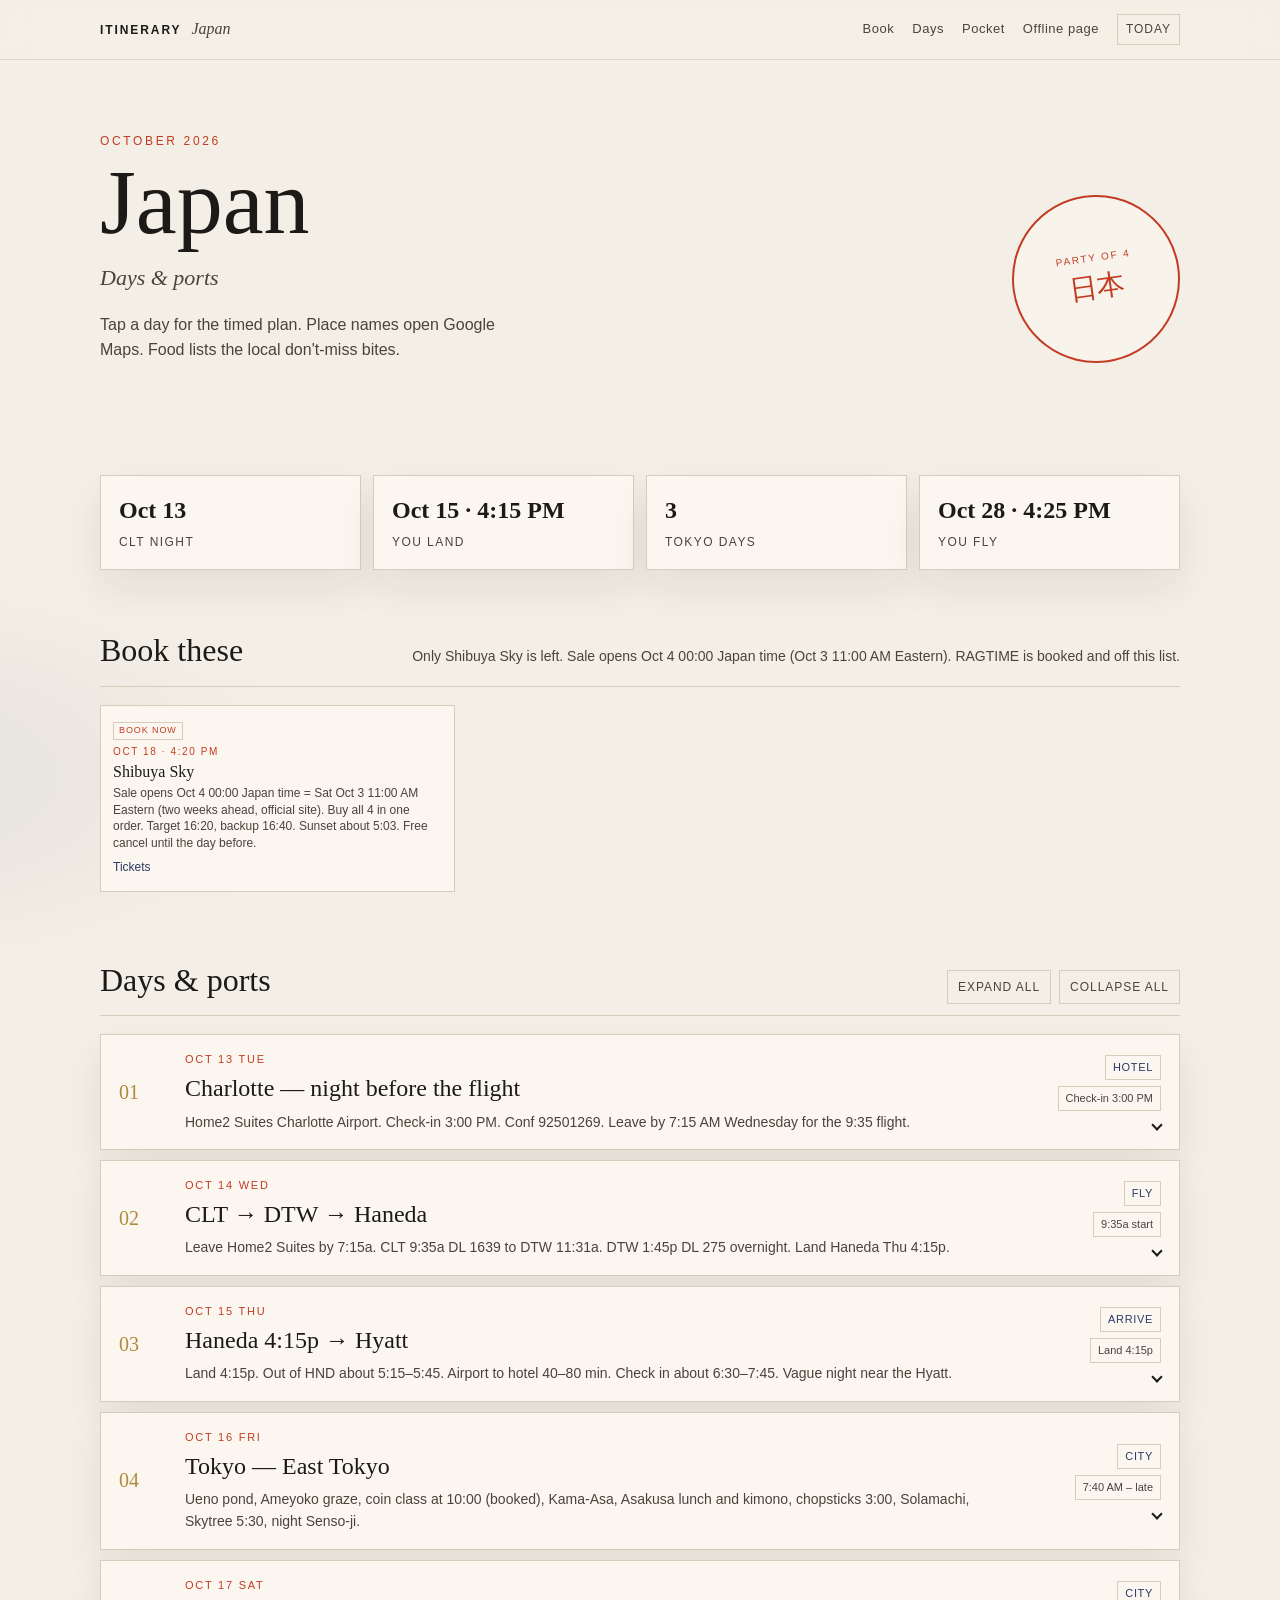
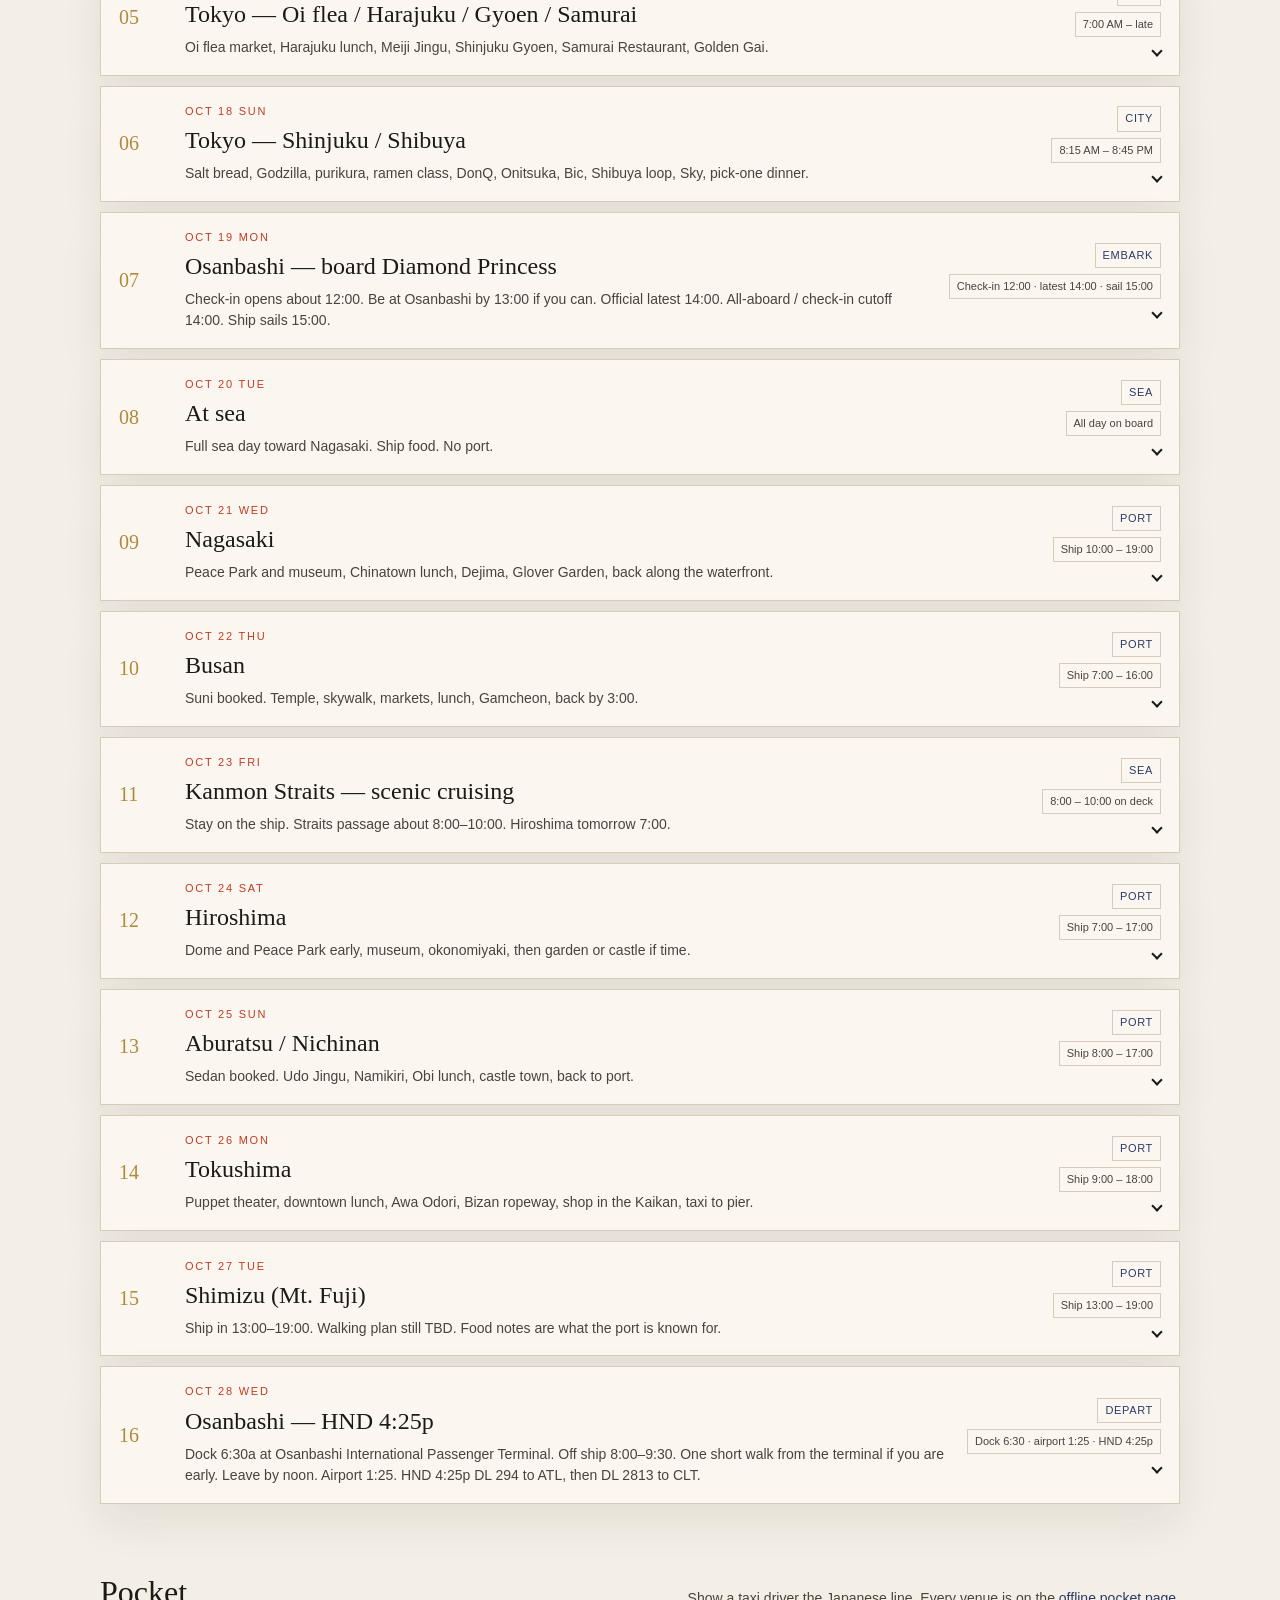
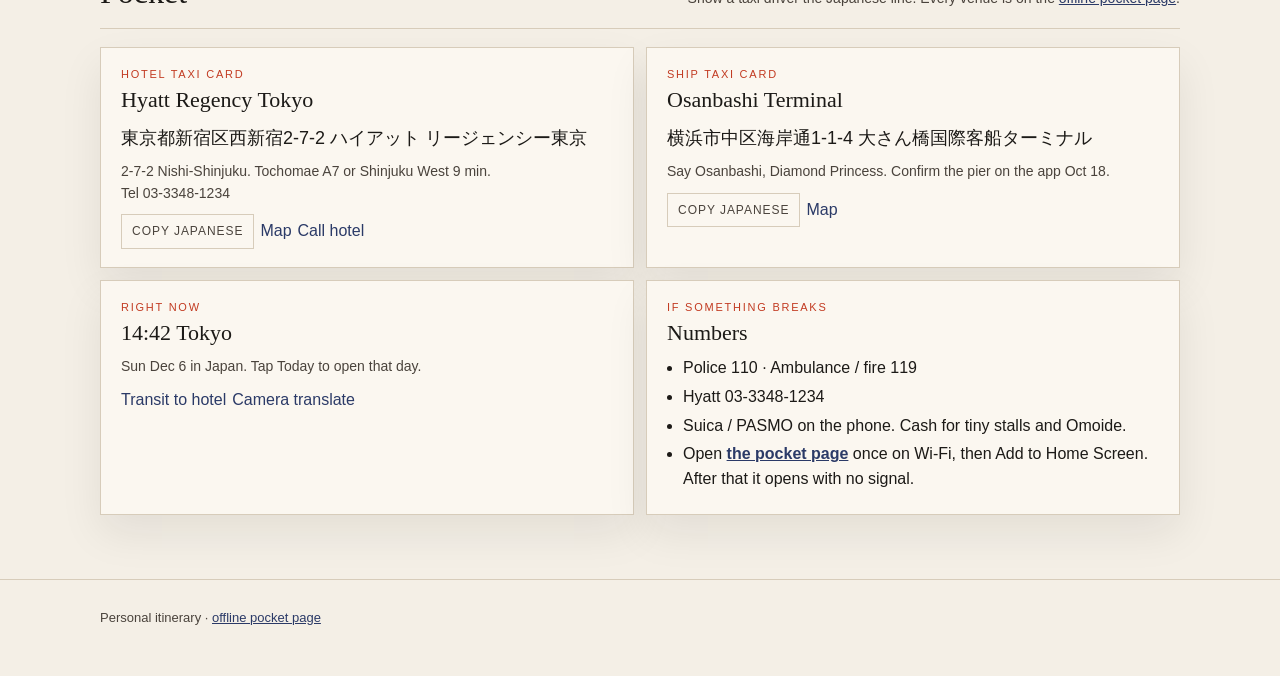
==== commit 5beab964: "Book list is Sky only; cache-bust v=19" ====
--- a/index.html
+++ b/index.html
@@ -7,7 +7,7 @@
   <meta name="description" content="Personal trip itinerary" />
   <meta name="apple-mobile-web-app-capable" content="yes" />
   <meta name="apple-mobile-web-app-title" content="Japan trip" />
-  <link rel="stylesheet" href="styles.css?v=18" />
+  <link rel="stylesheet" href="styles.css?v=19" />
   <link rel="manifest" href="manifest.webmanifest" />
   <meta name="theme-color" content="#f4efe6" />
 </head>
@@ -49,7 +49,7 @@
     <section id="book">
       <div class="section-head">
         <h2>Book these</h2>
-        <p>Shibuya Sky opens Oct 4 00:00 Japan time (Oct 3 11:00 AM Eastern). RAGTIME is booked (Oct 16 10:00, 4 people).</p>
+        <p>Only Shibuya Sky is left. Sale opens Oct 4 00:00 Japan time (Oct 3 11:00 AM Eastern). RAGTIME is booked and off this list.</p>
       </div>
       <div class="book-list" id="book-list"></div>
     </section>
@@ -120,11 +120,11 @@
     <div class="wrap">Personal itinerary &middot; <a href="pocket.html">offline pocket page</a></div>
   </footer>
 
-  <script src="days-bookends.js?v=18"></script>
-  <script src="days-tokyo.js?v=18"></script>
-  <script src="days-ports.js?v=18"></script>
-  <script src="itinerary.js?v=18"></script>
-  <script src="bookings.js?v=18"></script>
-  <script src="app.js?v=18"></script>
+  <script src="days-bookends.js?v=19"></script>
+  <script src="days-tokyo.js?v=19"></script>
+  <script src="days-ports.js?v=19"></script>
+  <script src="itinerary.js?v=19"></script>
+  <script src="bookings.js?v=19"></script>
+  <script src="app.js?v=19"></script>
 </body>
 </html>
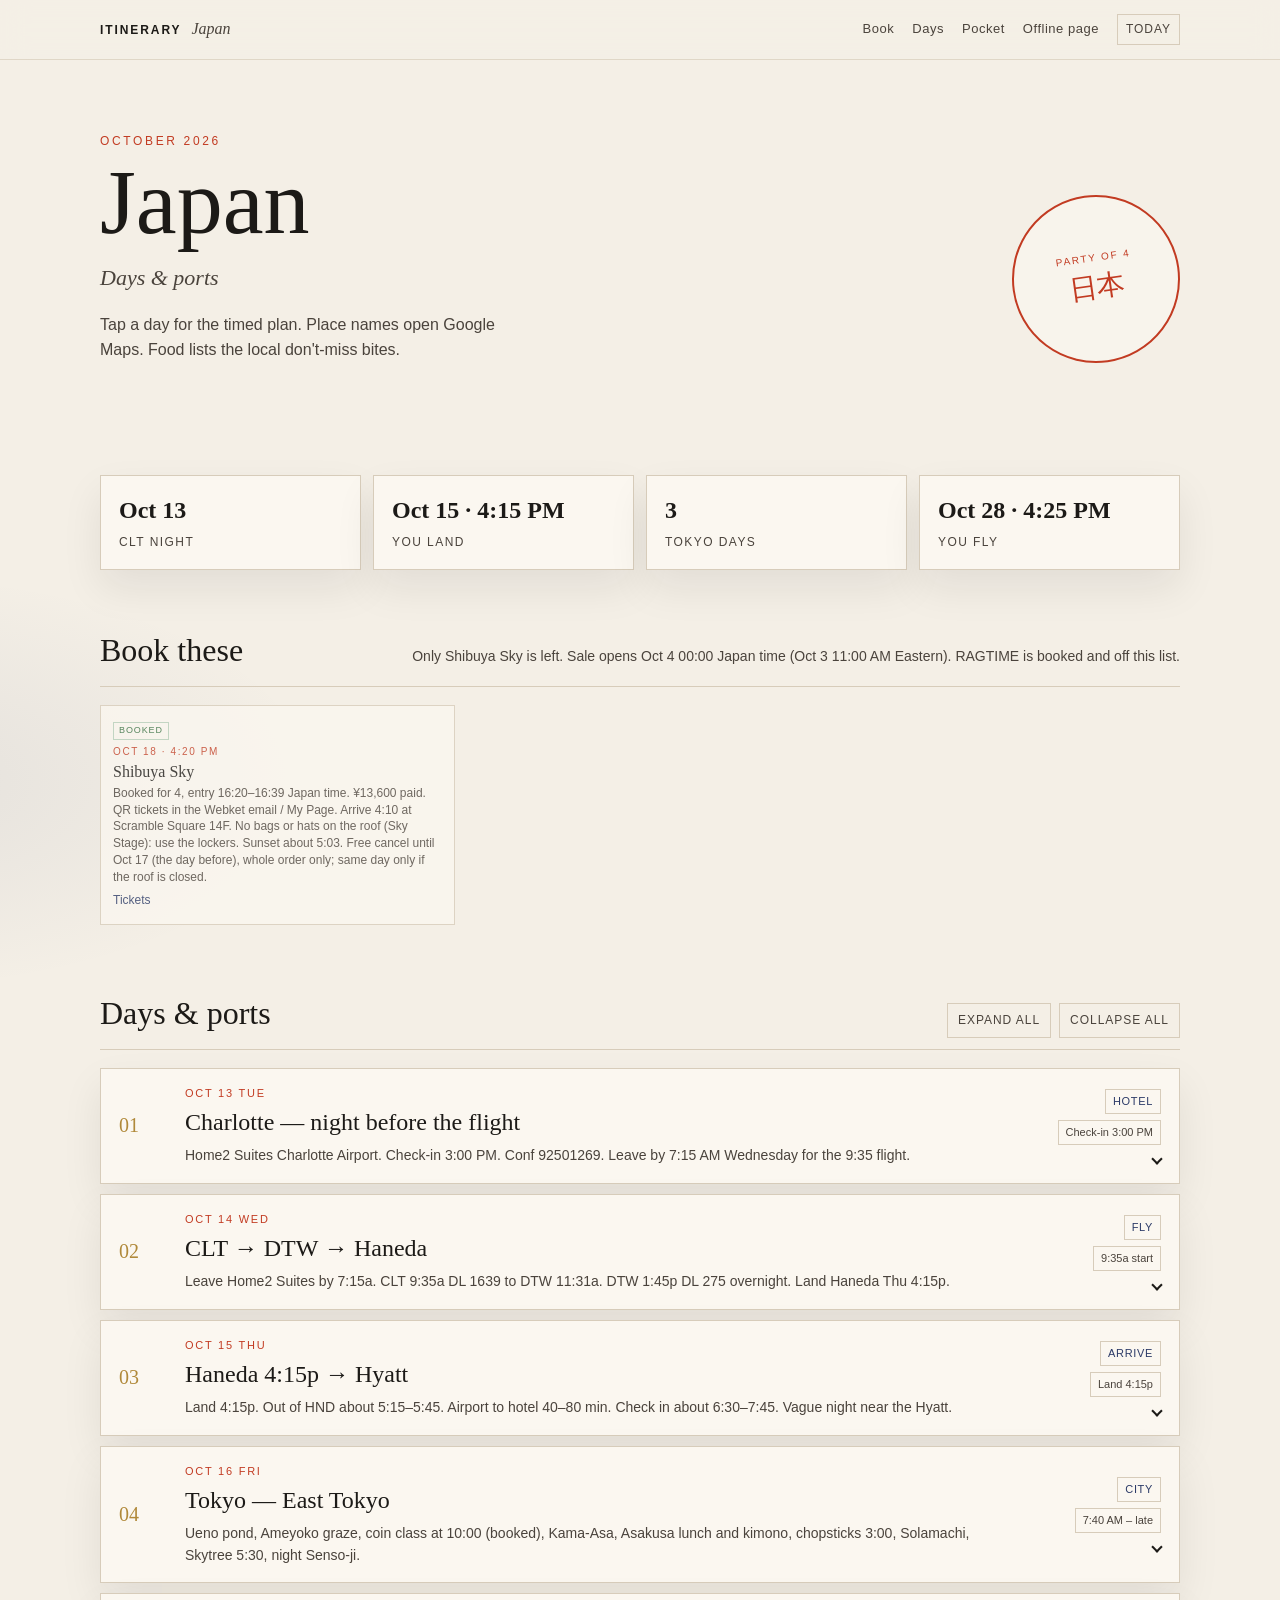
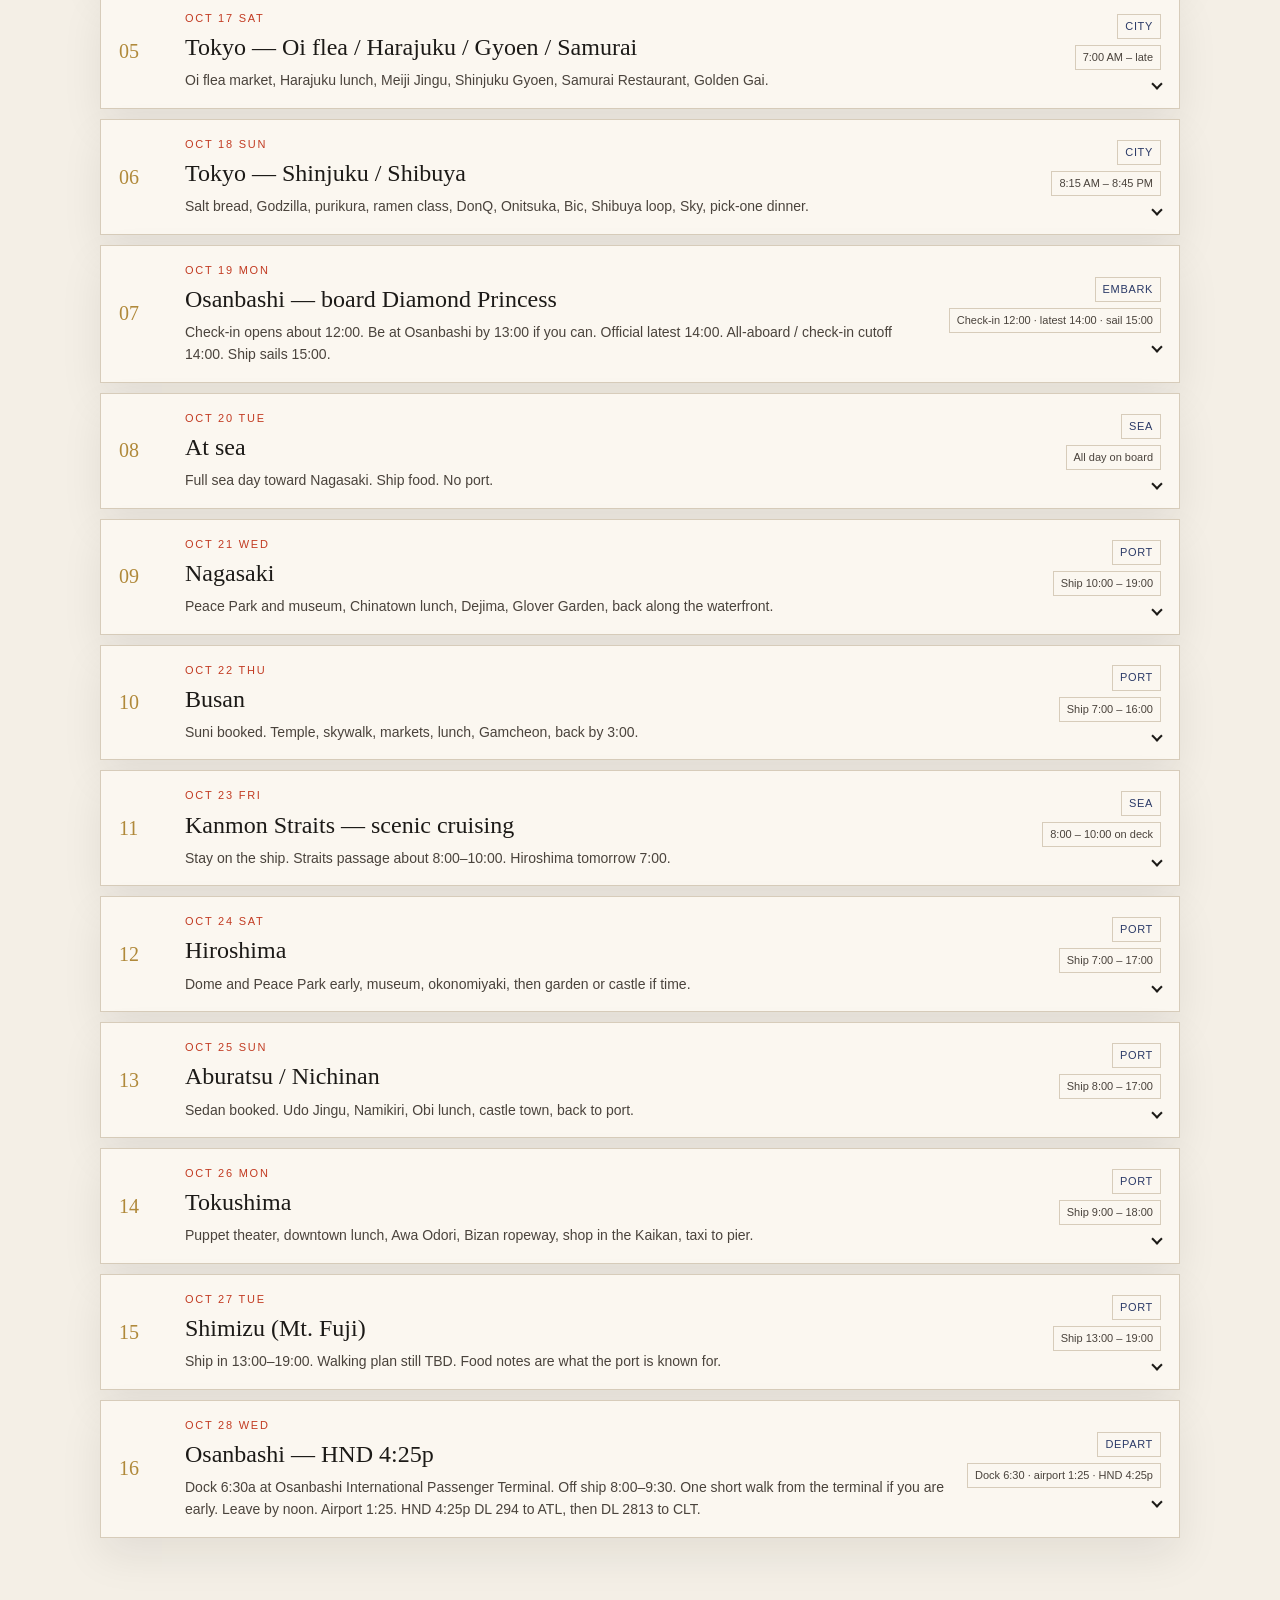
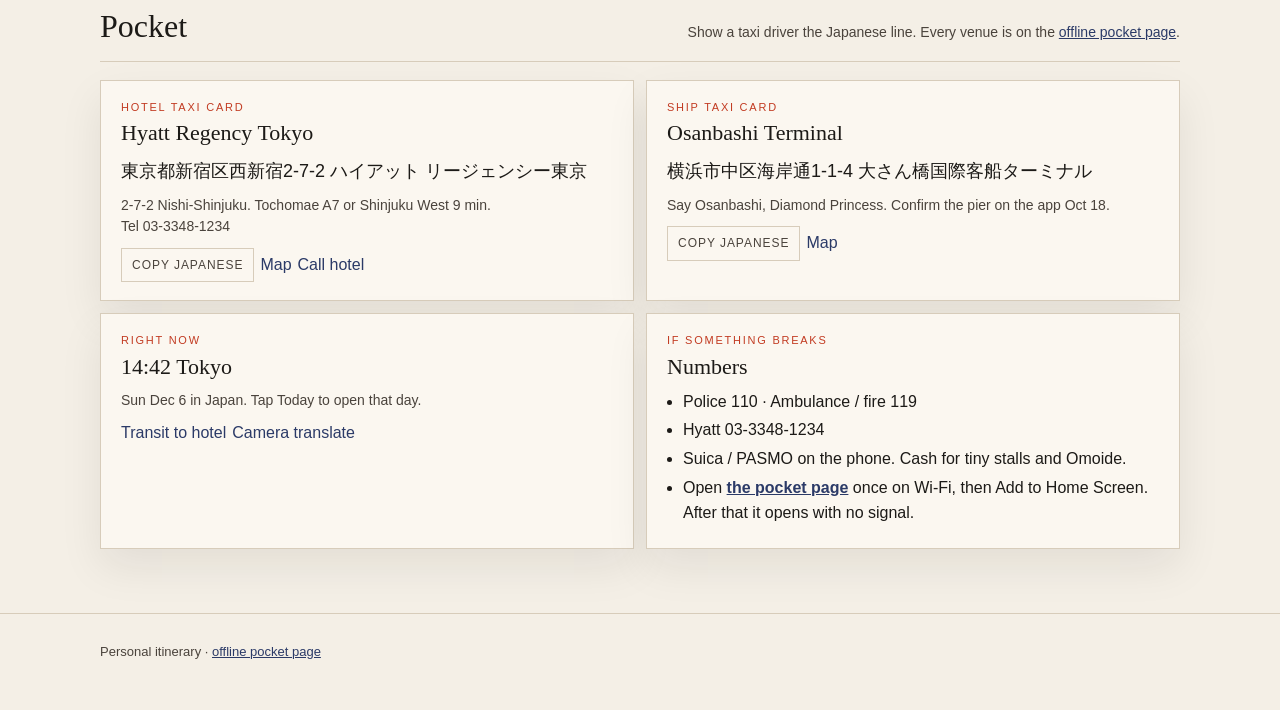
==== commit 36dcd87e: "Shibuya Sky booked (Oct 18 16:20, 4 tickets, lockers, free cancel until Oct 17); Oct 18 Hyatt checko" ====
--- a/index.html
+++ b/index.html
@@ -7,7 +7,7 @@
   <meta name="description" content="Personal trip itinerary" />
   <meta name="apple-mobile-web-app-capable" content="yes" />
   <meta name="apple-mobile-web-app-title" content="Japan trip" />
-  <link rel="stylesheet" href="styles.css?v=19" />
+  <link rel="stylesheet" href="styles.css?v=20" />
   <link rel="manifest" href="manifest.webmanifest" />
   <meta name="theme-color" content="#f4efe6" />
 </head>
@@ -120,11 +120,11 @@
     <div class="wrap">Personal itinerary &middot; <a href="pocket.html">offline pocket page</a></div>
   </footer>
 
-  <script src="days-bookends.js?v=19"></script>
-  <script src="days-tokyo.js?v=19"></script>
-  <script src="days-ports.js?v=19"></script>
-  <script src="itinerary.js?v=19"></script>
-  <script src="bookings.js?v=19"></script>
-  <script src="app.js?v=19"></script>
+  <script src="days-bookends.js?v=20"></script>
+  <script src="days-tokyo.js?v=20"></script>
+  <script src="days-ports.js?v=20"></script>
+  <script src="itinerary.js?v=20"></script>
+  <script src="bookings.js?v=20"></script>
+  <script src="app.js?v=20"></script>
 </body>
 </html>
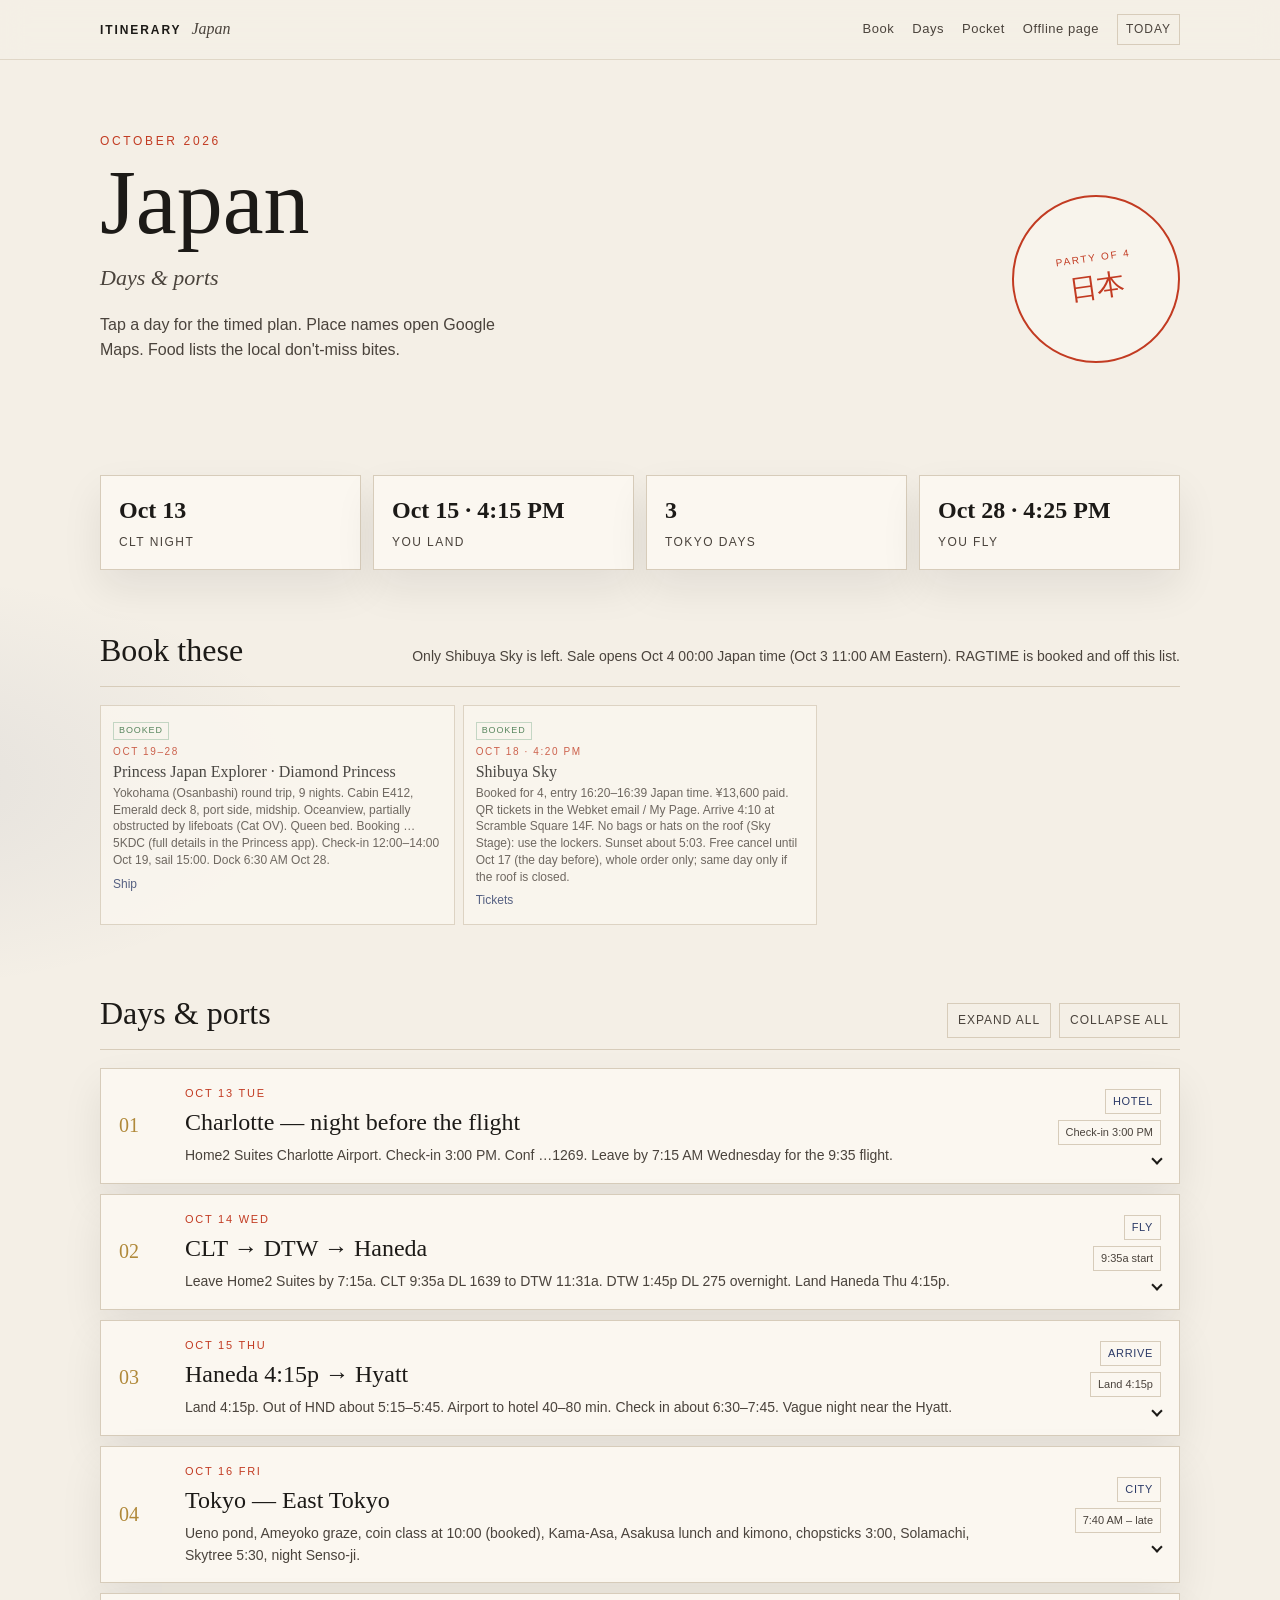
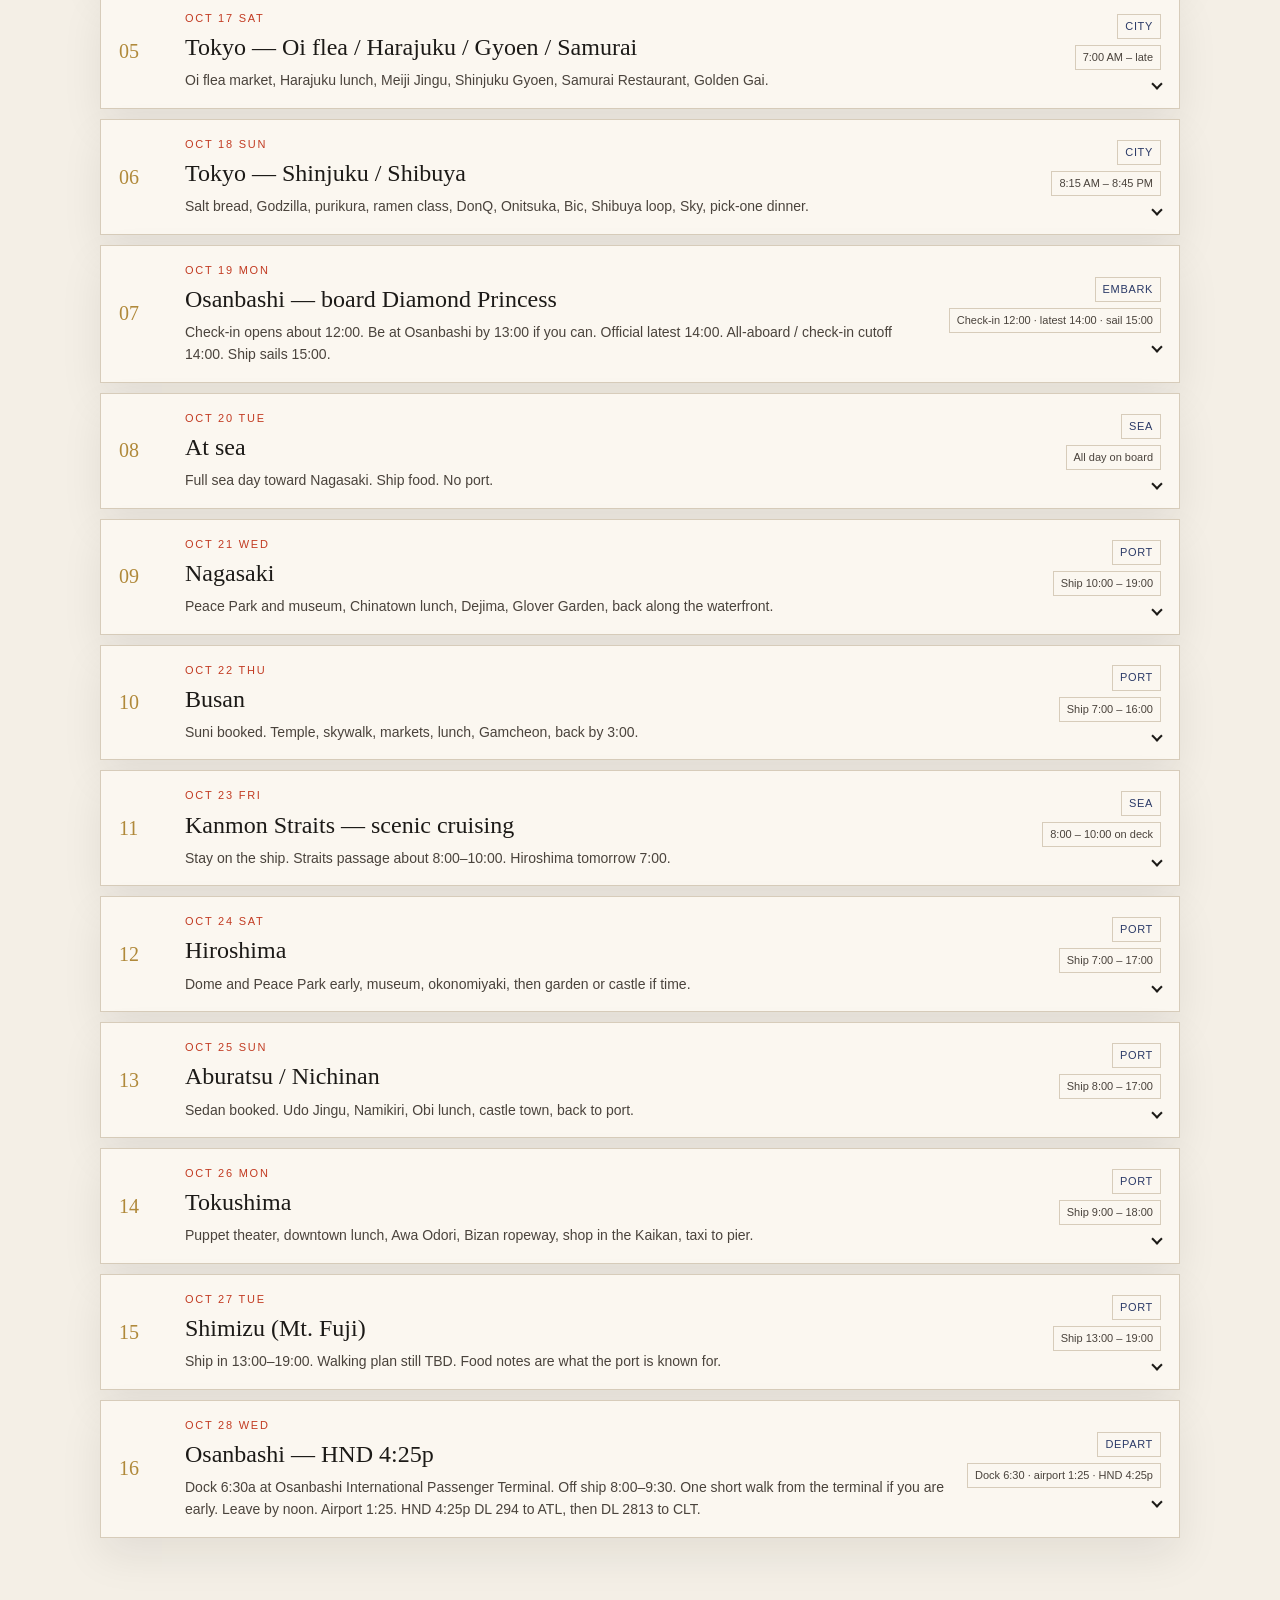
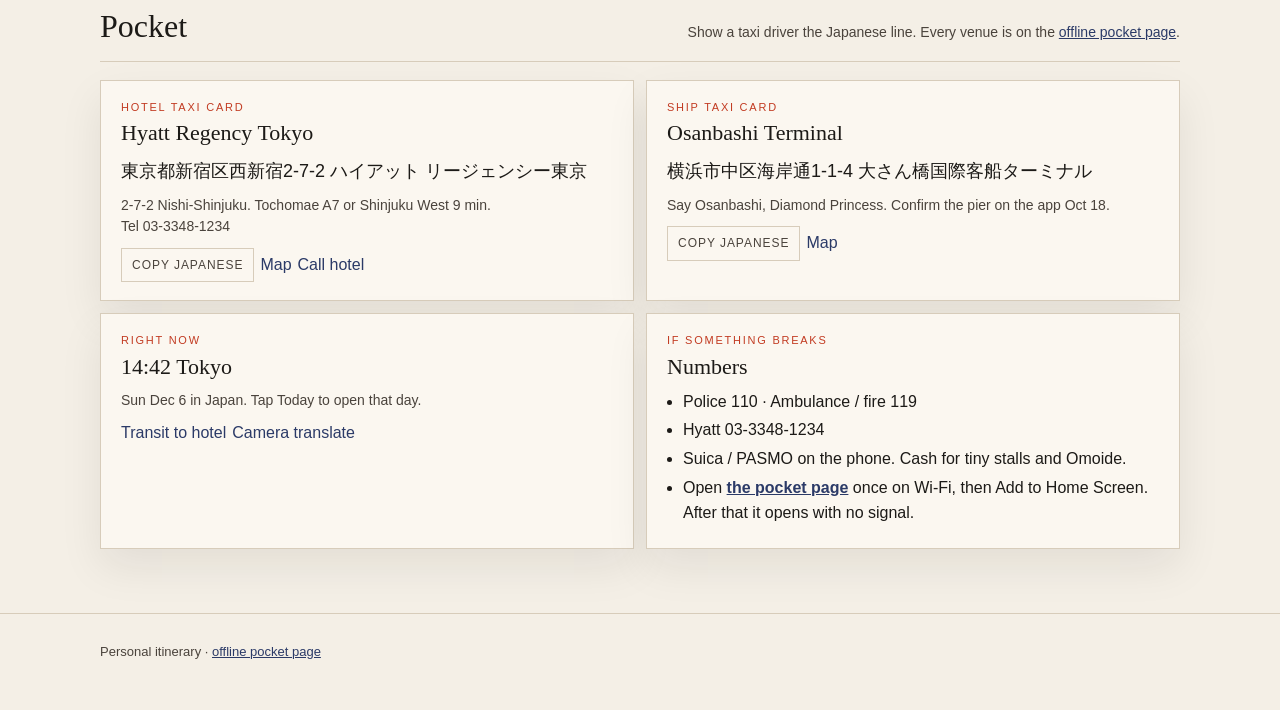
==== commit c873671a: "Add Princess cruise details (Diamond Princess, cabin E412, Cat OV, booking last 4); Oct 19 embark an" ====
--- a/index.html
+++ b/index.html
@@ -7,7 +7,7 @@
   <meta name="description" content="Personal trip itinerary" />
   <meta name="apple-mobile-web-app-capable" content="yes" />
   <meta name="apple-mobile-web-app-title" content="Japan trip" />
-  <link rel="stylesheet" href="styles.css?v=20" />
+  <link rel="stylesheet" href="styles.css?v=21" />
   <link rel="manifest" href="manifest.webmanifest" />
   <meta name="theme-color" content="#f4efe6" />
 </head>
@@ -120,11 +120,11 @@
     <div class="wrap">Personal itinerary &middot; <a href="pocket.html">offline pocket page</a></div>
   </footer>
 
-  <script src="days-bookends.js?v=20"></script>
-  <script src="days-tokyo.js?v=20"></script>
-  <script src="days-ports.js?v=20"></script>
-  <script src="itinerary.js?v=20"></script>
-  <script src="bookings.js?v=20"></script>
-  <script src="app.js?v=20"></script>
+  <script src="days-bookends.js?v=21"></script>
+  <script src="days-tokyo.js?v=21"></script>
+  <script src="days-ports.js?v=21"></script>
+  <script src="itinerary.js?v=21"></script>
+  <script src="bookings.js?v=21"></script>
+  <script src="app.js?v=21"></script>
 </body>
 </html>
